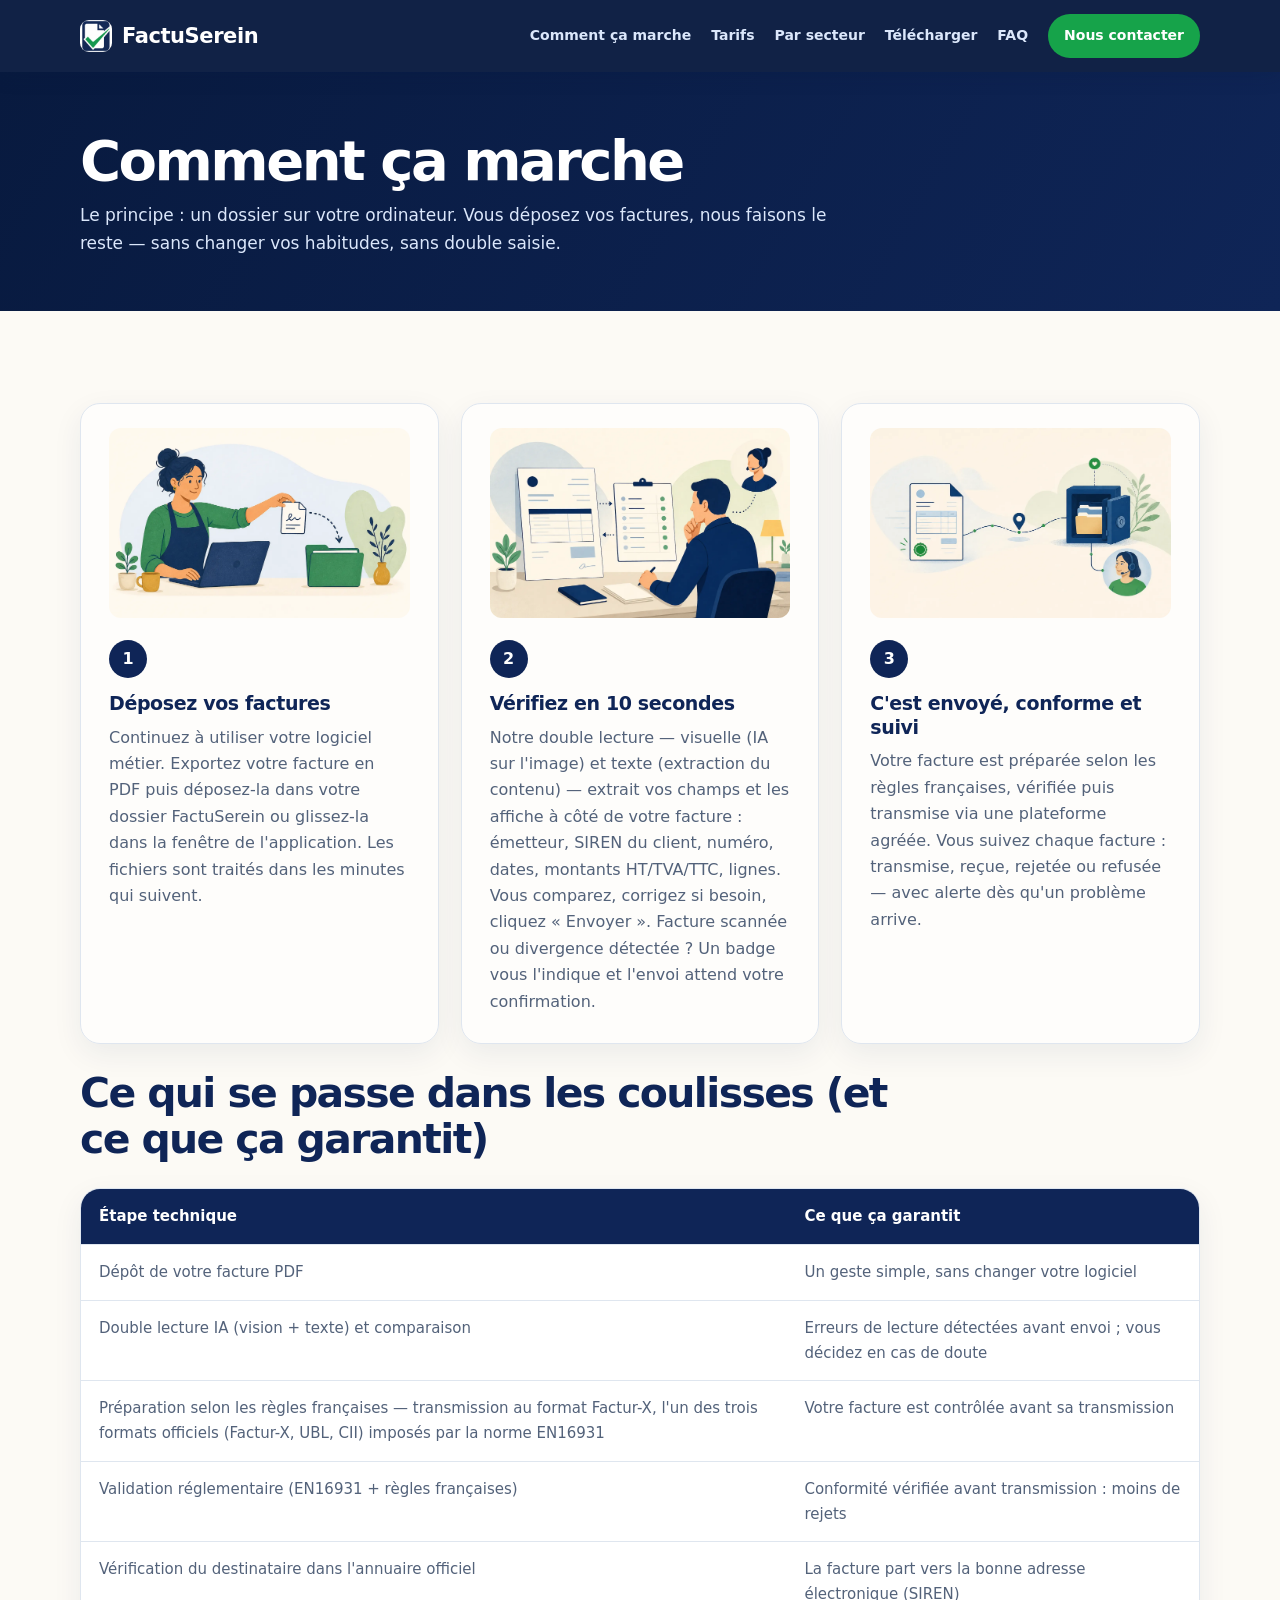
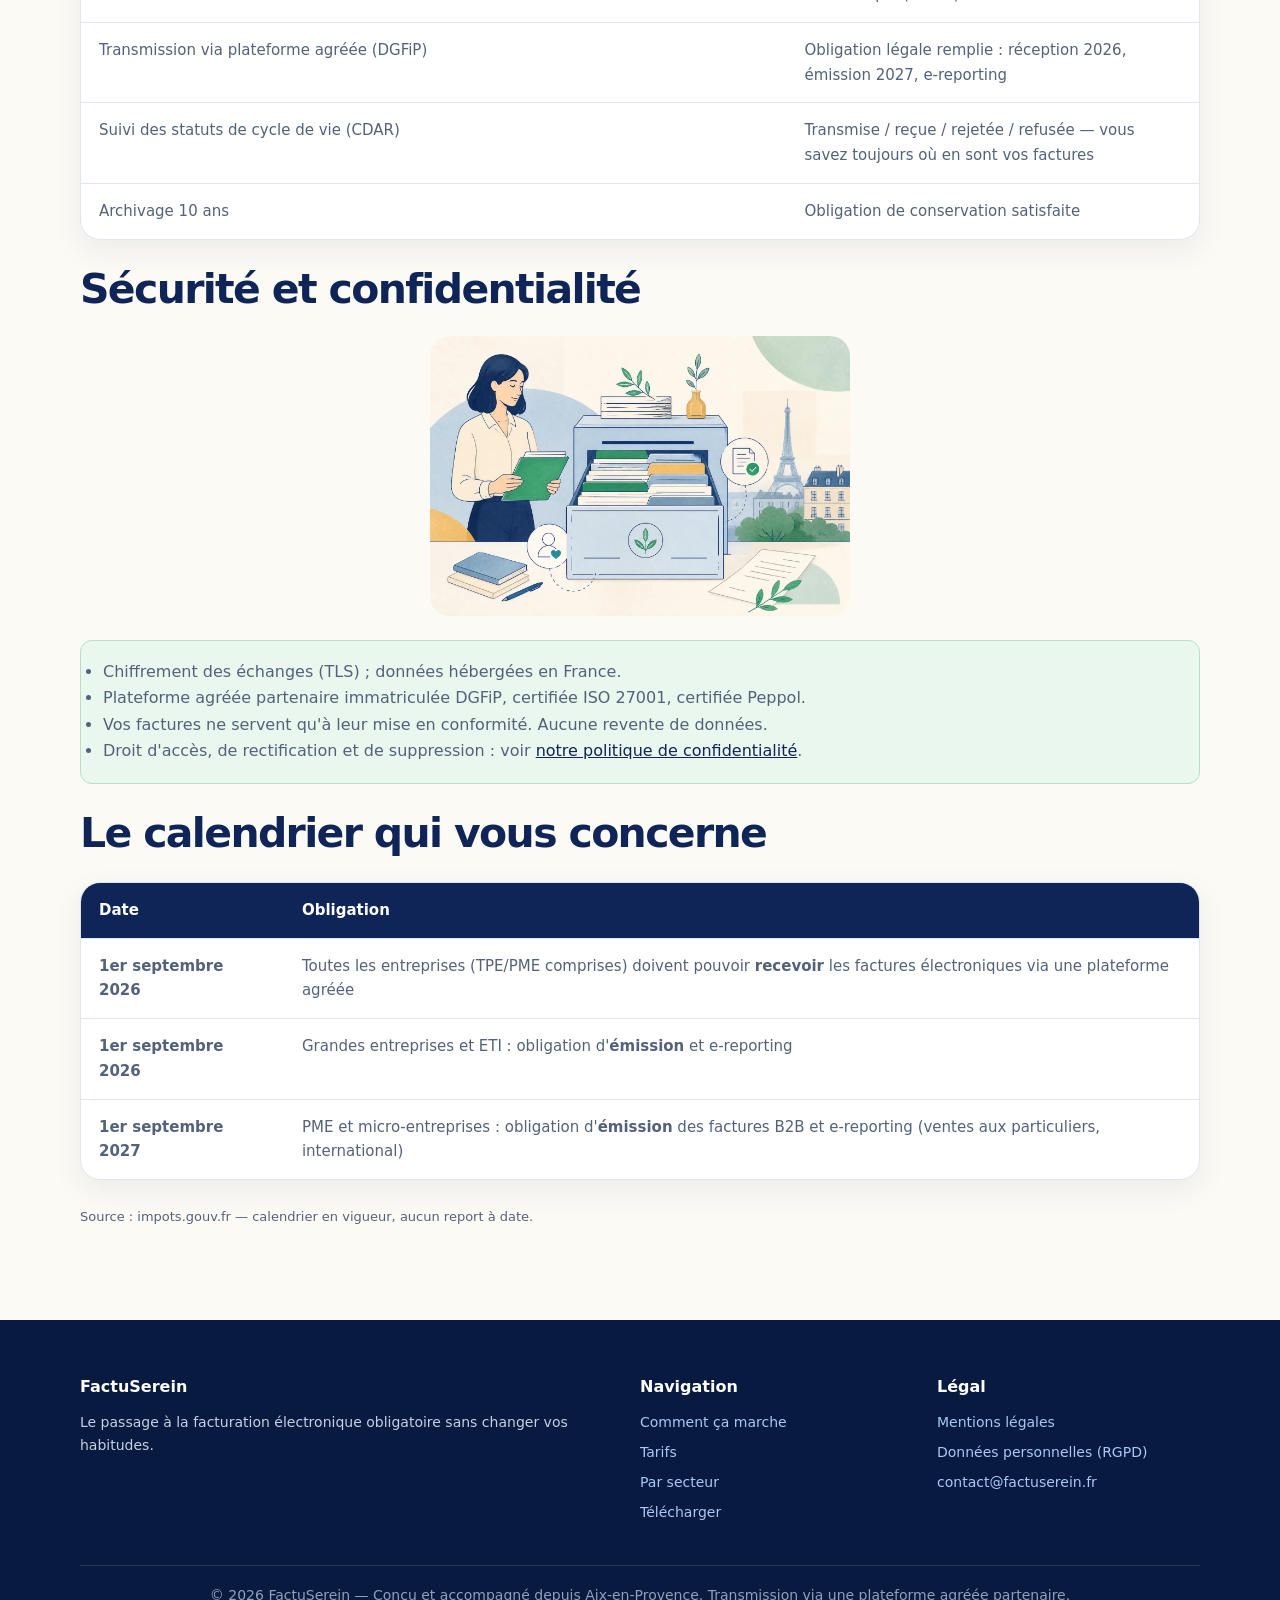
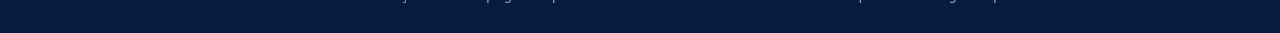
==== comment-ca-marche.html @ 78d8a03c "docs: clarify contact-only website flow" ====
<!DOCTYPE html>
<html lang="fr">
<head>
  <meta charset="UTF-8">
  <meta name="viewport" content="width=device-width, initial-scale=1.0">
  <title>Facturation électronique : comment ça marche, calendrier 2026-2027 — FactuSerein</title>
  <link rel="icon" type="image/png" sizes="32x32" href="assets/img/favicon-32x32.png">
<link rel="manifest" href="assets/img/site.webmanifest">
  <link rel="apple-touch-icon" href="assets/img/apple-touch-icon.png">
  <meta name="description" content="Comment fonctionne FactuSerein : déposez vos factures PDF, vérifiez les champs en 10 s, suivez la transmission conforme. Calendrier réforme 2026-2027.">
  <meta property="og:type" content="website">
  <meta property="og:title" content="Comment ça marche — FactuSerein">
  <meta property="og:description" content="Comment ça marche — FactuSerein">
  <meta property="og:image" content="https://d2po7vfowy39cq.cloudfront.net/assets/img/android-chrome-192x192.png">
  <meta property="og:locale" content="fr_FR">
  <link rel="stylesheet" href="assets/css/style.css">
</head>
<body>

<header class="site-header">
  <div class="container">
    <a href="index.html" class="brand"><img class="logo" src="assets/img/logo.png" alt="Logo FactuSerein" width="30" height="30" loading="eager"> FactuSerein</a>
    <button class="menu-toggle" aria-label="Ouvrir le menu" aria-expanded="false">☰</button>
    <nav class="main-nav">
      <a href="index.html#comment">Comment ça marche</a>
      <a href="tarifs.html">Tarifs</a>
      <a href="index.html#secteurs">Par secteur</a>
      <a href="outils/validateur.html">Télécharger</a>
      <a href="index.html#faq">FAQ</a>
      <a href="index.html#contact" class="cta">Nous contacter</a>
    </nav>
  </div>
</header>

<section class="page-titre">
  <div class="container">
    <h1>Comment ça marche</h1>
    <p>Le principe : un dossier sur votre ordinateur. Vous déposez vos factures, nous faisons le reste — sans changer vos habitudes, sans double saisie.</p>
  </div>
</section>

<section class="section">
  <div class="container">
    <div class="grille grille-3">
      <div class="carte">
        <img class="illu" src="assets/img/etape1-premium.webp" alt="Déposez vos factures" width="800" height="546" loading="lazy">
        <div class="num">1</div>
        <h3>Déposez vos factures</h3>
        <p>Continuez à utiliser votre logiciel métier. Exportez votre facture en PDF puis déposez-la dans votre dossier FactuSerein ou glissez-la dans la fenêtre de l'application. Les fichiers sont traités dans les minutes qui suivent.</p>
      </div>
      <div class="carte">
        <img class="illu" src="assets/img/etape2-premium.webp" alt="Vérifiez vos champs extraits" width="700" height="524" loading="lazy">
        <div class="num">2</div>
        <h3>Vérifiez en 10 secondes</h3>
        <p>Notre double lecture — visuelle (IA sur l'image) et texte (extraction du contenu) — extrait vos champs et les affiche à côté de votre facture : émetteur, SIREN du client, numéro, dates, montants HT/TVA/TTC, lignes. Vous comparez, corrigez si besoin, cliquez « Envoyer ». Facture scannée ou divergence détectée ? Un badge vous l'indique et l'envoi attend votre confirmation.</p>
      </div>
      <div class="carte">
        <img class="illu" src="assets/img/etape3-premium.webp" alt="Votre facture est envoyée, conforme et suivie" width="700" height="546" loading="lazy">
        <div class="num">3</div>
        <h3>C'est envoyé, conforme et suivi</h3>
        <p>Votre facture est préparée selon les règles françaises, vérifiée puis transmise via une plateforme agréée. Vous suivez chaque facture : transmise, reçue, rejetée ou refusée — avec alerte dès qu'un problème arrive.</p>
      </div>
    </div>

    <h2 class="marge">Ce qui se passe dans les coulisses (et ce que ça garantit)</h2>
    <table class="marge">
      <thead>
        <tr><th>Étape technique</th><th>Ce que ça garantit</th></tr>
      </thead>
      <tbody>
        <tr><td>Dépôt de votre facture PDF</td><td>Un geste simple, sans changer votre logiciel</td></tr>
        <tr><td>Double lecture IA (vision + texte) et comparaison</td><td>Erreurs de lecture détectées avant envoi ; vous décidez en cas de doute</td></tr>
        <tr><td>Préparation selon les règles françaises — transmission au format Factur-X, l'un des trois formats officiels (Factur-X, UBL, CII) imposés par la norme EN16931</td><td>Votre facture est contrôlée avant sa transmission</td></tr>
        <tr><td>Validation réglementaire (EN16931 + règles françaises)</td><td>Conformité vérifiée avant transmission : moins de rejets</td></tr>
        <tr><td>Vérification du destinataire dans l'annuaire officiel</td><td>La facture part vers la bonne adresse électronique (SIREN)</td></tr>
        <tr><td>Transmission via plateforme agréée (DGFiP)</td><td>Obligation légale remplie : réception 2026, émission 2027, e-reporting</td></tr>
        <tr><td>Suivi des statuts de cycle de vie (CDAR)</td><td>Transmise / reçue / rejetée / refusée — vous savez toujours où en sont vos factures</td></tr>
        <tr><td>Archivage 10 ans</td><td>Obligation de conservation satisfaite</td></tr>
      </tbody>
    </table>

    <h2 class="marge">Sécurité et confidentialité</h2>
    <img class="illu-securite" src="assets/img/securite-premium.webp" alt="Sécurité et confidentialité de vos factures" width="800" height="897" loading="lazy">
    <div class="encart vert">
      <ul>
        <li>Chiffrement des échanges (TLS) ; données hébergées en France.</li>
        <li>Plateforme agréée partenaire immatriculée DGFiP, certifiée ISO 27001, certifiée Peppol.</li>
        <li>Vos factures ne servent qu'à leur mise en conformité. Aucune revente de données.</li>
        <li>Droit d'accès, de rectification et de suppression : voir <a href="legal/rgpd.html">notre politique de confidentialité</a>.</li>
      </ul>
    </div>

    <h2 class="marge">Le calendrier qui vous concerne</h2>
    <table class="marge">
      <thead>
        <tr><th>Date</th><th>Obligation</th></tr>
      </thead>
      <tbody>
        <tr><td><strong>1er septembre 2026</strong></td><td>Toutes les entreprises (TPE/PME comprises) doivent pouvoir <strong>recevoir</strong> les factures électroniques via une plateforme agréée</td></tr>
        <tr><td><strong>1er septembre 2026</strong></td><td>Grandes entreprises et ETI : obligation d'<strong>émission</strong> et e-reporting</td></tr>
        <tr><td><strong>1er septembre 2027</strong></td><td>PME et micro-entreprises : obligation d'<strong>émission</strong> des factures B2B et e-reporting (ventes aux particuliers, international)</td></tr>
      </tbody>
    </table>
    <p class="entretien marge">Source : impots.gouv.fr — calendrier en vigueur, aucun report à date.</p>
  </div>
</section>

<footer class="site-footer">
  <div class="container">
    <div>
      <h4>FactuSerein</h4>
      <p>Le passage à la facturation électronique obligatoire sans changer vos habitudes.</p>
    </div>
    <div>
      <h4>Navigation</h4>
      <a href="index.html#comment">Comment ça marche</a>
      <a href="tarifs.html">Tarifs</a>
      <a href="index.html#secteurs">Par secteur</a>
      <a href="outils/validateur.html">Télécharger</a>
    </div>
    <div>
      <h4>Légal</h4>
      <a href="legal/mentions-legales.html">Mentions légales</a>
      <a href="legal/rgpd.html">Données personnelles (RGPD)</a>
      <a href="mailto:contact@factuserein.fr">contact@factuserein.fr</a>
    </div>
    <p class="mentions">© <span class="js-annee">2026</span> FactuSerein — Conçu et accompagné depuis Aix-en-Provence. Transmission via une plateforme agréée partenaire.</p>
  </div>
</footer>

<script src="assets/js/main.js"></script>
</body>
</html>
---- assets/css/style.css ----
/* ============================================================
   FactuSerein — design system
   Direction : sereine, humaine, éditoriale, pensée pour les TPE
   ============================================================ */

:root {
  --navy-950: #081a3f;
  --navy-900: #0f2557;
  --navy-700: #28457d;
  --green-700: #147a3b;
  --green-600: #16a34a;
  --green-100: #e9f7ee;
  --blue-050: #f2f6fd;
  --blue-100: #e8f0fb;
  --cream: #fcfaf5;
  --white: #ffffff;
  --ink: #17233b;
  --muted: #53627a;
  --line: #dfe6ef;
  --amber-100: #fff4d9;
  --amber-700: #8b5b13;
  --red-700: #b42318;
  --radius-sm: 12px;
  --radius-md: 20px;
  --radius-lg: 28px;
  --shadow-soft: 0 10px 30px rgba(15, 37, 87, .07);
  --shadow-lift: 0 18px 45px rgba(15, 37, 87, .12);
  --max-width: 1120px;
}

* { box-sizing: border-box; margin: 0; padding: 0; }
html { scroll-behavior: smooth; }
body {
  background: var(--cream);
  color: var(--ink);
  font-family: Inter, ui-sans-serif, system-ui, -apple-system, "Segoe UI", Roboto, Arial, sans-serif;
  font-size: 16px;
  line-height: 1.65;
  text-rendering: optimizeLegibility;
}
img { max-width: 100%; height: auto; }
a { color: var(--navy-900); }
a:hover { color: var(--green-700); }
:focus-visible { outline: 3px solid #f0b94a; outline-offset: 3px; }

.container { width: min(var(--max-width), calc(100% - 40px)); margin: 0 auto; }

/* Header */
.site-header {
  position: sticky;
  top: 0;
  z-index: 50;
  background: rgba(8, 26, 63, .96);
  color: var(--white);
  box-shadow: 0 4px 18px rgba(8, 26, 63, .18);
  backdrop-filter: blur(12px);
}
.site-header .container { min-height: 72px; display: flex; align-items: center; justify-content: space-between; gap: 20px; }
.brand { display: flex; align-items: center; gap: 10px; color: var(--white); text-decoration: none; font-size: 21px; font-weight: 800; letter-spacing: -.02em; }
.brand .logo { width: 32px; height: 32px; border-radius: 9px; display: block; }
.main-nav { display: flex; align-items: center; justify-content: flex-end; gap: 20px; flex-wrap: wrap; }
.main-nav a { color: #dbe7fb; text-decoration: none; font-size: 14px; font-weight: 600; }
.main-nav a:hover { color: var(--white); }
.main-nav .cta { padding: 10px 16px; background: var(--green-600); border-radius: 999px; color: var(--white); }
.main-nav .cta:hover { background: var(--green-700); }
.menu-toggle { display: none; border: 0; background: transparent; color: var(--white); font-size: 27px; cursor: pointer; }

/* Shared buttons */
.btn { display: inline-flex; align-items: center; justify-content: center; min-height: 48px; padding: 12px 22px; border: 0; border-radius: 999px; cursor: pointer; font: inherit; font-weight: 800; text-align: center; text-decoration: none; transition: transform .18s ease, background .18s ease, box-shadow .18s ease; }
.btn:hover { transform: translateY(-2px); }
.btn-vert { background: var(--green-600); color: var(--white); box-shadow: 0 8px 18px rgba(22, 163, 74, .2); }
.btn-vert:hover { background: var(--green-700); color: var(--white); }
.btn-blanc { background: var(--white); color: var(--navy-900); border: 1px solid var(--line); }
.btn-blanc:hover { background: var(--blue-050); color: var(--navy-900); }
.btn-outline { background: transparent; color: var(--navy-900); border: 2px solid var(--navy-900); }
.btn-outline:hover { background: var(--blue-100); color: var(--navy-900); }

/* Hero */
.hero { overflow: hidden; padding: 78px 0 72px; background: linear-gradient(120deg, var(--green-100) 0%, var(--blue-050) 58%, var(--cream) 100%); }
.hero .container { display: grid; grid-template-columns: minmax(0, 1.03fr) minmax(390px, .97fr); align-items: center; gap: 64px; }
.hero h1 { max-width: 650px; margin: 18px 0; color: var(--navy-950); font-size: clamp(2.35rem, 5vw, 4.25rem); line-height: 1.04; letter-spacing: -.055em; }
.hero p.lead { max-width: 600px; margin-bottom: 28px; color: var(--muted); font-size: 19px; }
.badge-urgence { display: inline-flex; max-width: 100%; padding: 7px 13px; border: 1px solid #b7dfc4; border-radius: 999px; background: rgba(255,255,255,.72); color: var(--green-700); font-size: 13px; font-weight: 800; }
.hero-actions { display: flex; flex-wrap: wrap; gap: 12px; }
.hero-confiance { overflow: hidden; padding: 0 0 26px; border: 1px solid rgba(15, 37, 87, .1); border-radius: var(--radius-lg); background: rgba(255,255,255,.74); box-shadow: var(--shadow-lift); }
.hero-confiance .illu-hero { display: block; width: 100%; max-width: none; margin: 0; border-radius: var(--radius-lg) var(--radius-lg) 0 0; }
.hero-confiance-label, .hero-confiance h2, .hero-confiance > p:not(.hero-confiance-label), .hero-confiance-tags { margin-left: 28px; margin-right: 28px; }
.hero-confiance-label { margin-top: 24px; color: var(--green-700); font-size: 12px; font-weight: 900; letter-spacing: .1em; text-transform: uppercase; }
.hero-confiance h2 { margin-top: 7px; color: var(--navy-900); font-size: 25px; line-height: 1.2; letter-spacing: -.025em; }
.hero-confiance > p:not(.hero-confiance-label) { margin-top: 8px; color: var(--muted); }
.hero-confiance-tags { display: flex; flex-wrap: wrap; gap: 8px; margin-top: 20px; }
.hero-confiance-tags span { padding: 6px 10px; border-radius: 999px; background: var(--blue-100); color: var(--navy-900); font-size: 12px; font-weight: 800; }
.trust-strip { border-bottom: 1px solid var(--line); background: var(--white); }
.trust-strip .container { display: flex; justify-content: center; flex-wrap: wrap; gap: 12px 38px; padding: 18px 0; color: var(--navy-900); font-size: 14px; font-weight: 800; }

/* Sections and content */
.section { padding: 92px 0; }
.section.alt { background: var(--white); border-top: 1px solid var(--line); border-bottom: 1px solid var(--line); }
.section h2 { max-width: 850px; margin-bottom: 14px; color: var(--navy-900); font-size: clamp(1.9rem, 3.2vw, 2.65rem); line-height: 1.13; letter-spacing: -.04em; }
.section .sous-titre { max-width: 740px; margin-bottom: 40px; color: var(--muted); font-size: 17px; }
.grille { display: grid; gap: 22px; }
.grille-3 { grid-template-columns: repeat(3, minmax(0, 1fr)); }
.grille-2 { grid-template-columns: repeat(2, minmax(0, 1fr)); }
.carte { min-width: 0; padding: 28px; border: 1px solid var(--line); border-radius: var(--radius-md); background: var(--white); box-shadow: var(--shadow-soft); }
.section:not(.alt) .carte { background: rgba(255,255,255,.68); }
.carte h3 { margin-bottom: 9px; color: var(--navy-900); font-size: 19px; line-height: 1.25; letter-spacing: -.02em; }
.carte p { color: var(--muted); }
.carte .num { display: flex; align-items: center; justify-content: center; width: 38px; height: 38px; margin: 0 0 14px; border-radius: 50%; background: var(--navy-900); color: var(--white); font-weight: 900; }
.carte ul { margin-top: 14px; list-style: none; }
.carte li { position: relative; padding: 6px 0 6px 26px; color: var(--muted); }
.carte li::before { content: "✓"; position: absolute; left: 0; color: var(--green-700); font-weight: 900; }
.carte li.non::before { content: "×"; color: var(--red-700); }
.ok { color: var(--green-700); font-weight: 800; }
.marge { margin-top: 26px; }

/* Illustrations */
.illu { display: block; width: 100%; height: 190px; margin: -4px 0 22px; border-radius: var(--radius-sm); object-fit: cover; }
.illu-hero { display: block; width: 100%; height: auto; }
.illu-carte { display: block; width: calc(100% + 56px); height: 205px; max-width: none; margin: -28px -28px 24px; border-radius: var(--radius-md) var(--radius-md) 0 0; object-fit: cover; }
.illu-securite { display: block; width: min(420px, 100%); margin: 24px auto 0; border-radius: var(--radius-md); }

/* Pricing, tables, FAQ */
.prix { margin: 9px 0 5px; color: var(--navy-900) !important; font-size: 44px; font-weight: 900; letter-spacing: -.05em; }
.prix span { color: var(--muted); font-size: 16px; font-weight: 500; letter-spacing: 0; }
.entretien { color: var(--muted); font-size: 13px; }
.carte.mise-en-avant { border: 2px solid var(--green-600); box-shadow: 0 16px 38px rgba(22, 163, 74, .13); }
.etiquette { display: inline-block; margin: -2px 0 12px; padding: 5px 11px; border-radius: 999px; background: var(--green-600); color: var(--white); font-size: 12px; font-weight: 900; }
table { width: 100%; overflow: hidden; border: 1px solid var(--line); border-radius: var(--radius-md); border-collapse: separate; border-spacing: 0; background: var(--white); box-shadow: var(--shadow-soft); }
th, td { padding: 15px 18px; border-bottom: 1px solid var(--line); text-align: left; font-size: 15px; vertical-align: top; }
th { background: var(--navy-900); color: var(--white); font-weight: 800; }
tr:last-child td { border-bottom: 0; }
td { color: var(--muted); }
.faq details { margin-bottom: 12px; padding: 18px 22px; border: 1px solid var(--line); border-radius: var(--radius-sm); background: var(--white); }
.faq summary { color: var(--navy-900); cursor: pointer; font-weight: 800; }
.faq details p { margin-top: 12px; color: var(--muted); }
.encart { margin: 24px 0; padding: 18px 22px; border: 1px solid #bfd5f3; border-radius: var(--radius-sm); background: var(--blue-100); color: var(--muted); }
.encart.vert { border-color: #b7dfc4; background: var(--green-100); }
.encart.rouge { border-color: #f1c4c1; background: #fff0ef; }

/* Internal page title and CTA */
.page-titre { padding: 60px 0 54px; background: linear-gradient(120deg, var(--navy-950), var(--navy-900)); color: var(--white); }
.page-titre h1 { margin-bottom: 10px; color: var(--white); font-size: clamp(2.2rem, 5vw, 3.5rem); line-height: 1.05; letter-spacing: -.045em; }
.page-titre p { max-width: 760px; color: #dbe7fb; font-size: 17px; }
.cta-final { padding: 70px 24px; border-radius: var(--radius-lg); background: linear-gradient(130deg, var(--navy-900), #1d4e89); color: var(--white); text-align: center; box-shadow: var(--shadow-lift); }
.cta-final h2 { margin-bottom: 12px; color: var(--white); font-size: clamp(2rem, 4vw, 2.8rem); }
.cta-final p { max-width: 620px; margin: 0 auto 26px; color: #dbe7fb; }

/* Forms */
form label { display: block; margin: 15px 0 5px; color: inherit; font-weight: 800; }
form input, form select, form textarea { width: 100%; padding: 13px 14px; border: 1px solid rgba(15,37,87,.18); border-radius: var(--radius-sm); background: var(--white); color: var(--ink); font: inherit; }
form input:focus, form select:focus, form textarea:focus { outline: 3px solid rgba(240,185,74,.6); border-color: var(--navy-700); }

/* Footer */
.site-footer { padding: 54px 0 26px; background: var(--navy-950); color: #c5d0e2; font-size: 14px; }
.site-footer .container { display: grid; grid-template-columns: 2fr 1fr 1fr; gap: 34px; }
.site-footer h4 { margin-bottom: 11px; color: var(--white); font-size: 16px; }
.site-footer a { display: block; margin-bottom: 7px; color: #a9c8f4; text-decoration: none; }
.site-footer a:hover { color: var(--white); text-decoration: underline; }
.site-footer .mentions { grid-column: 1 / -1; padding-top: 18px; border-top: 1px solid rgba(255,255,255,.13); color: #8ea0ba; text-align: center; }

@media (max-width: 900px) {
  .hero { padding: 56px 0; }
  .hero .container { grid-template-columns: 1fr; gap: 36px; }
  .hero h1 { font-size: clamp(2.35rem, 10vw, 3.5rem); }
  .hero-confiance { max-width: 680px; }
  .grille-3, .grille-2 { grid-template-columns: 1fr; }
  .section { padding: 68px 0; }
  .site-footer .container { grid-template-columns: 1fr 1fr; }
  .main-nav { display: none; position: absolute; top: 72px; right: 20px; left: 20px; align-items: stretch; flex-direction: column; gap: 0; padding: 10px; border: 1px solid rgba(255,255,255,.12); border-radius: var(--radius-sm); background: var(--navy-950); box-shadow: var(--shadow-lift); }
  .main-nav.ouvert { display: flex; }
  .main-nav a { padding: 10px 12px; }
  .menu-toggle { display: block; }
}
@media (max-width: 600px) {
  .container { width: min(var(--max-width), calc(100% - 28px)); }
  .site-header .container { min-height: 64px; }
  .main-nav { top: 64px; right: 14px; left: 14px; }
  .trust-strip .container { justify-content: flex-start; gap: 8px 20px; }
  .trust-strip .container span { font-size: 13px; }
  .carte { padding: 22px; }
  .illu-carte { width: calc(100% + 44px); height: 190px; margin: -22px -22px 22px; }
  .illu { height: 180px; }
  .page-titre { padding: 46px 0 40px; }
  table { display: block; overflow-x: auto; white-space: normal; }
  th, td { min-width: 170px; padding: 12px 14px; }
  .site-footer .container { grid-template-columns: 1fr; }
  .site-footer .logo-officiel, .site-footer .mentions { grid-column: auto; }
}
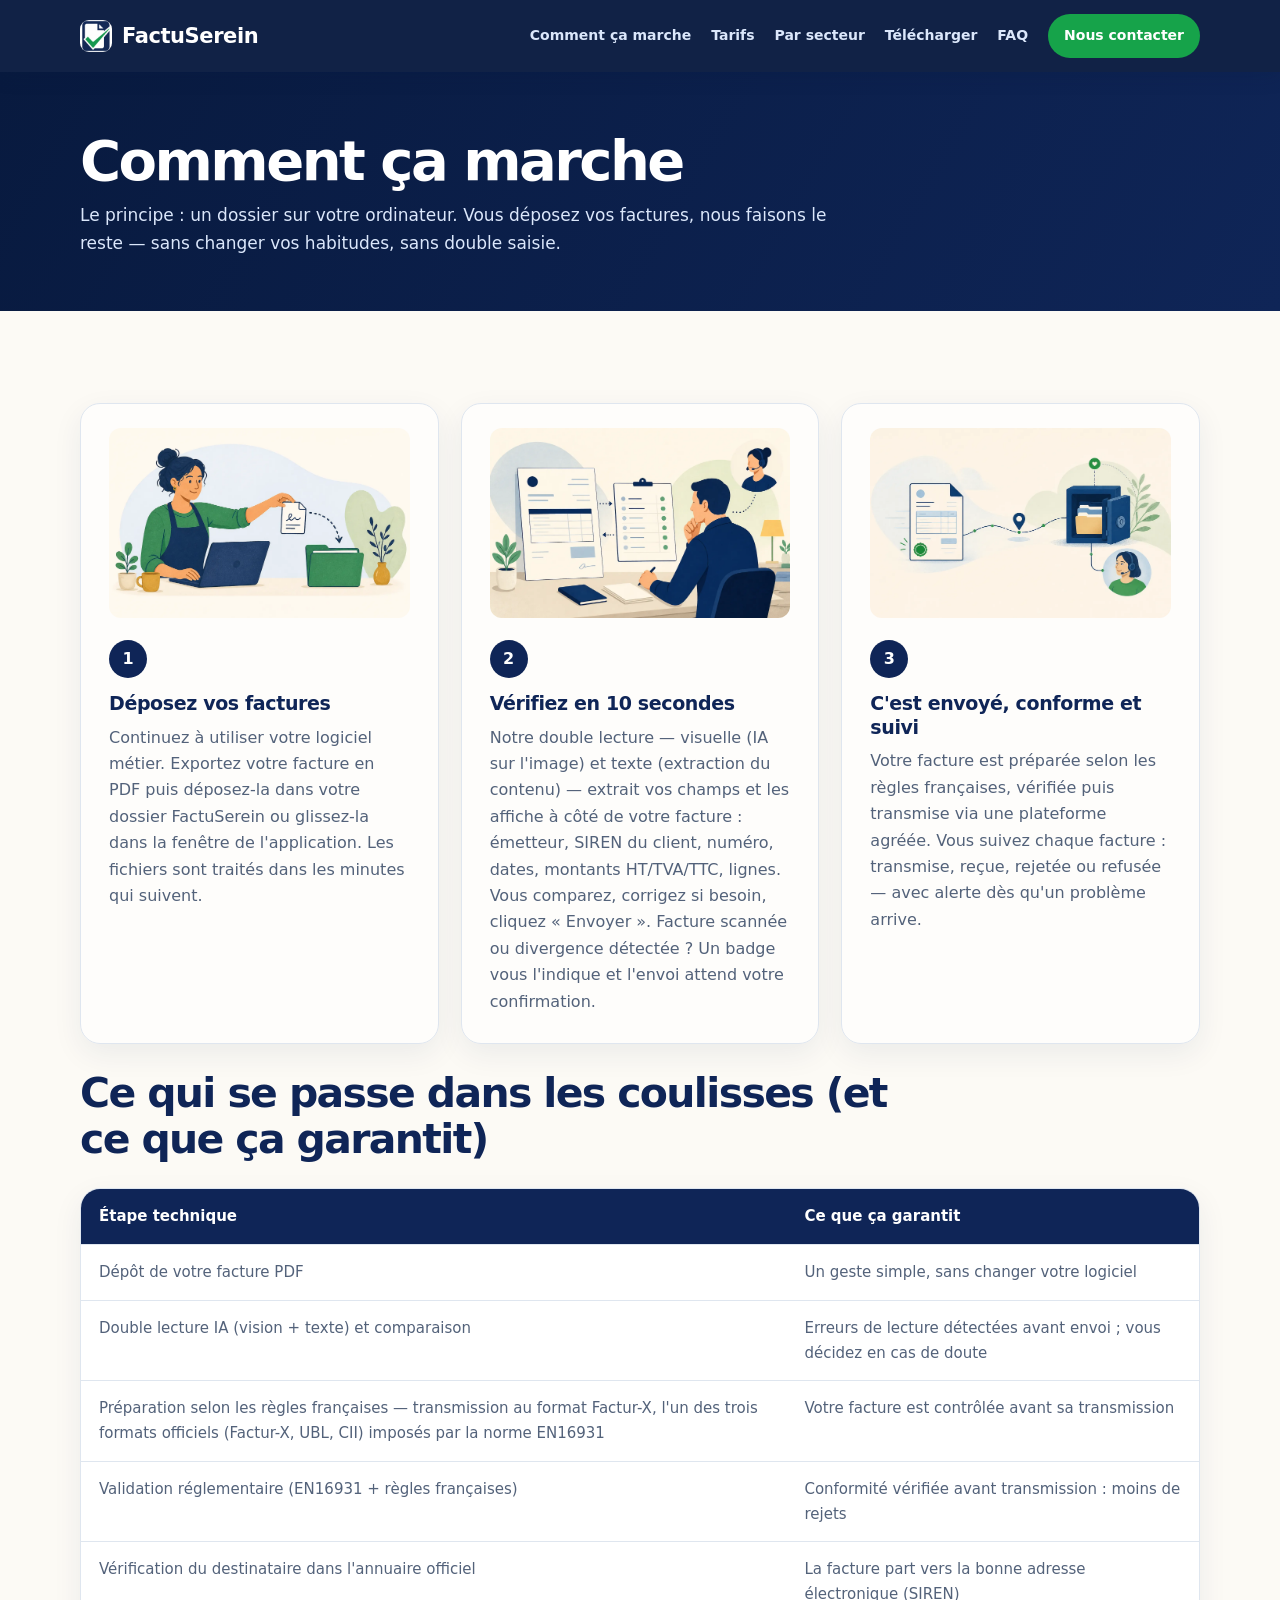
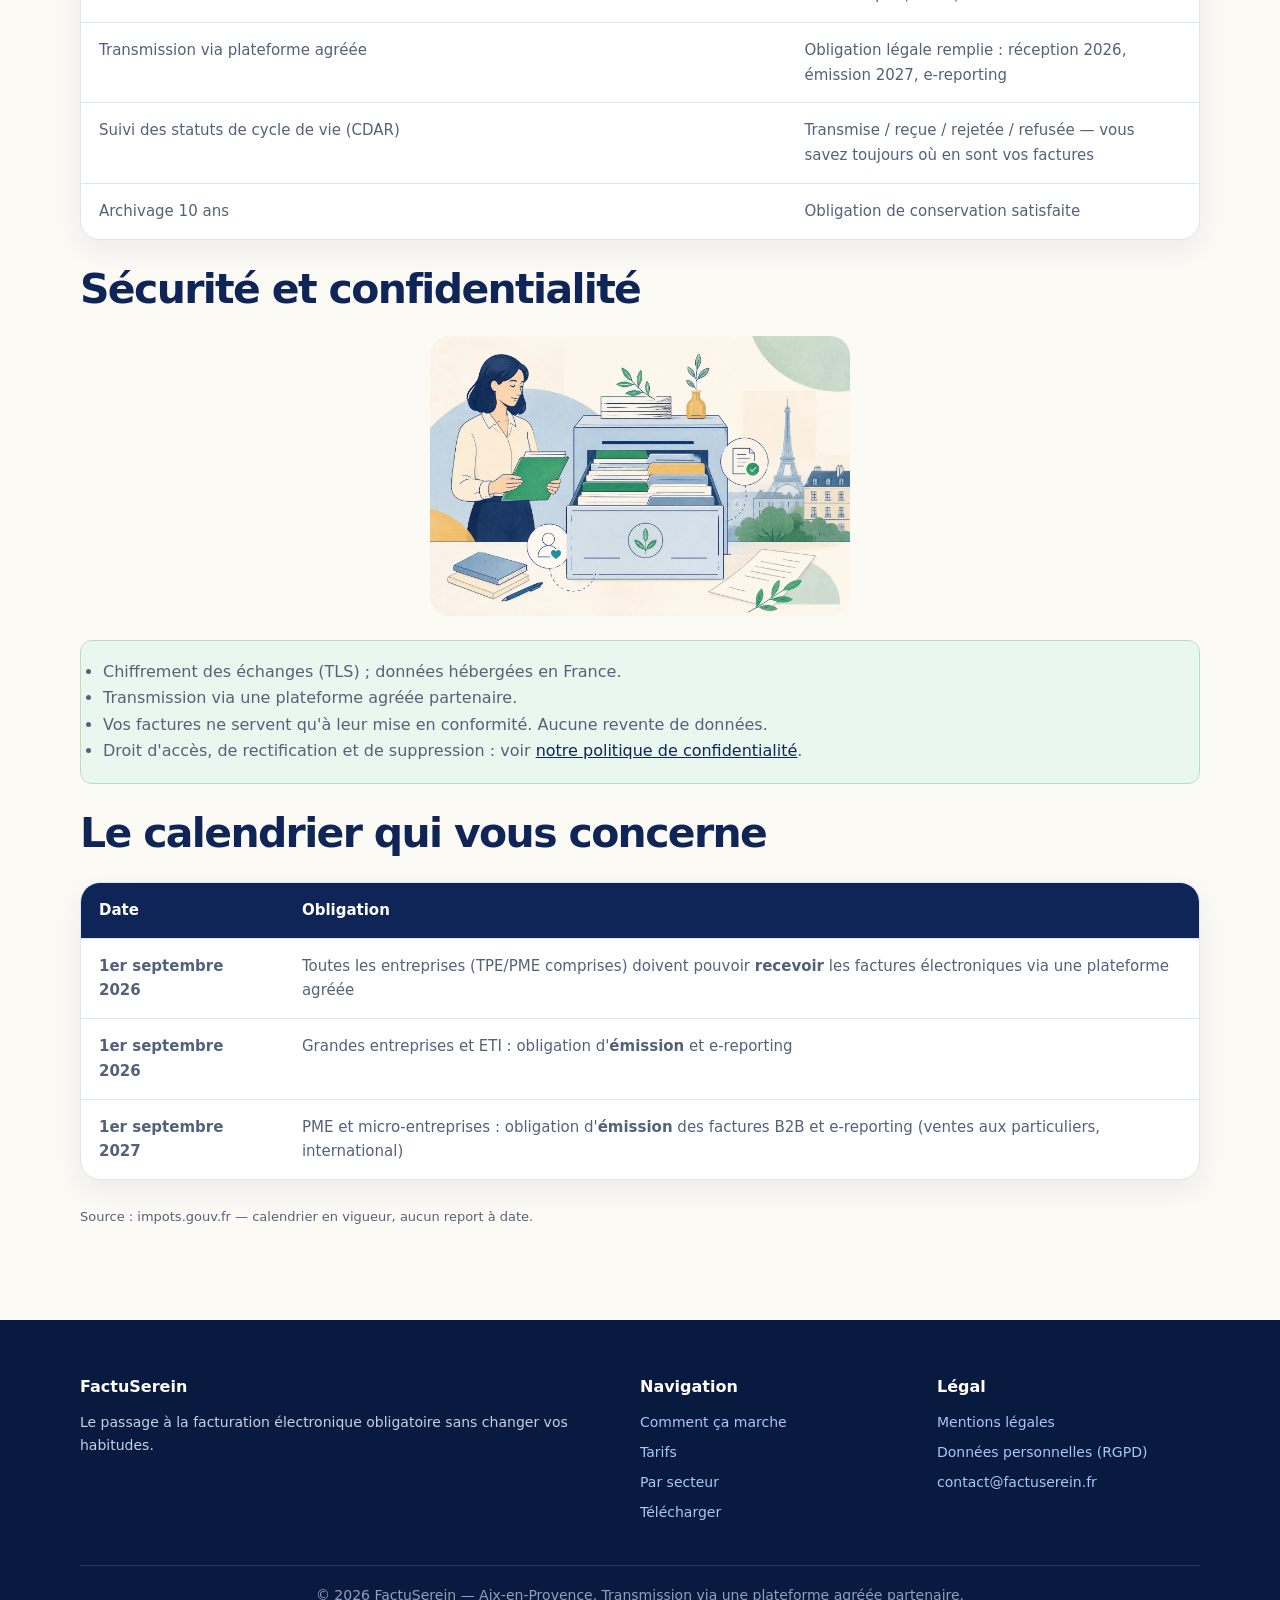
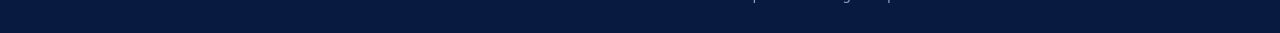
==== commit 61da5bc4: "refine download flow and public content" ====
--- a/comment-ca-marche.html
+++ b/comment-ca-marche.html
@@ -25,7 +25,7 @@
       <a href="index.html#comment">Comment ça marche</a>
       <a href="tarifs.html">Tarifs</a>
       <a href="index.html#secteurs">Par secteur</a>
-      <a href="outils/validateur.html">Télécharger</a>
+      <a href="outils/telecharger.html">Télécharger</a>
       <a href="index.html#faq">FAQ</a>
       <a href="index.html#contact" class="cta">Nous contacter</a>
     </nav>
@@ -73,7 +73,7 @@
         <tr><td>Préparation selon les règles françaises — transmission au format Factur-X, l'un des trois formats officiels (Factur-X, UBL, CII) imposés par la norme EN16931</td><td>Votre facture est contrôlée avant sa transmission</td></tr>
         <tr><td>Validation réglementaire (EN16931 + règles françaises)</td><td>Conformité vérifiée avant transmission : moins de rejets</td></tr>
         <tr><td>Vérification du destinataire dans l'annuaire officiel</td><td>La facture part vers la bonne adresse électronique (SIREN)</td></tr>
-        <tr><td>Transmission via plateforme agréée (DGFiP)</td><td>Obligation légale remplie : réception 2026, émission 2027, e-reporting</td></tr>
+        <tr><td>Transmission via plateforme agréée</td><td>Obligation légale remplie : réception 2026, émission 2027, e-reporting</td></tr>
         <tr><td>Suivi des statuts de cycle de vie (CDAR)</td><td>Transmise / reçue / rejetée / refusée — vous savez toujours où en sont vos factures</td></tr>
         <tr><td>Archivage 10 ans</td><td>Obligation de conservation satisfaite</td></tr>
       </tbody>
@@ -84,7 +84,7 @@
     <div class="encart vert">
       <ul>
         <li>Chiffrement des échanges (TLS) ; données hébergées en France.</li>
-        <li>Plateforme agréée partenaire immatriculée DGFiP, certifiée ISO 27001, certifiée Peppol.</li>
+        <li>Transmission via une plateforme agréée partenaire.</li>
         <li>Vos factures ne servent qu'à leur mise en conformité. Aucune revente de données.</li>
         <li>Droit d'accès, de rectification et de suppression : voir <a href="legal/rgpd.html">notre politique de confidentialité</a>.</li>
       </ul>
@@ -116,7 +116,7 @@
       <a href="index.html#comment">Comment ça marche</a>
       <a href="tarifs.html">Tarifs</a>
       <a href="index.html#secteurs">Par secteur</a>
-      <a href="outils/validateur.html">Télécharger</a>
+      <a href="outils/telecharger.html">Télécharger</a>
     </div>
     <div>
       <h4>Légal</h4>
@@ -124,7 +124,7 @@
       <a href="legal/rgpd.html">Données personnelles (RGPD)</a>
       <a href="mailto:contact@factuserein.fr">contact@factuserein.fr</a>
     </div>
-    <p class="mentions">© <span class="js-annee">2026</span> FactuSerein — Conçu et accompagné depuis Aix-en-Provence. Transmission via une plateforme agréée partenaire.</p>
+    <p class="mentions">© <span class="js-annee">2026</span> FactuSerein — Aix-en-Provence. Transmission via une plateforme agréée partenaire.</p>
   </div>
 </footer>
 
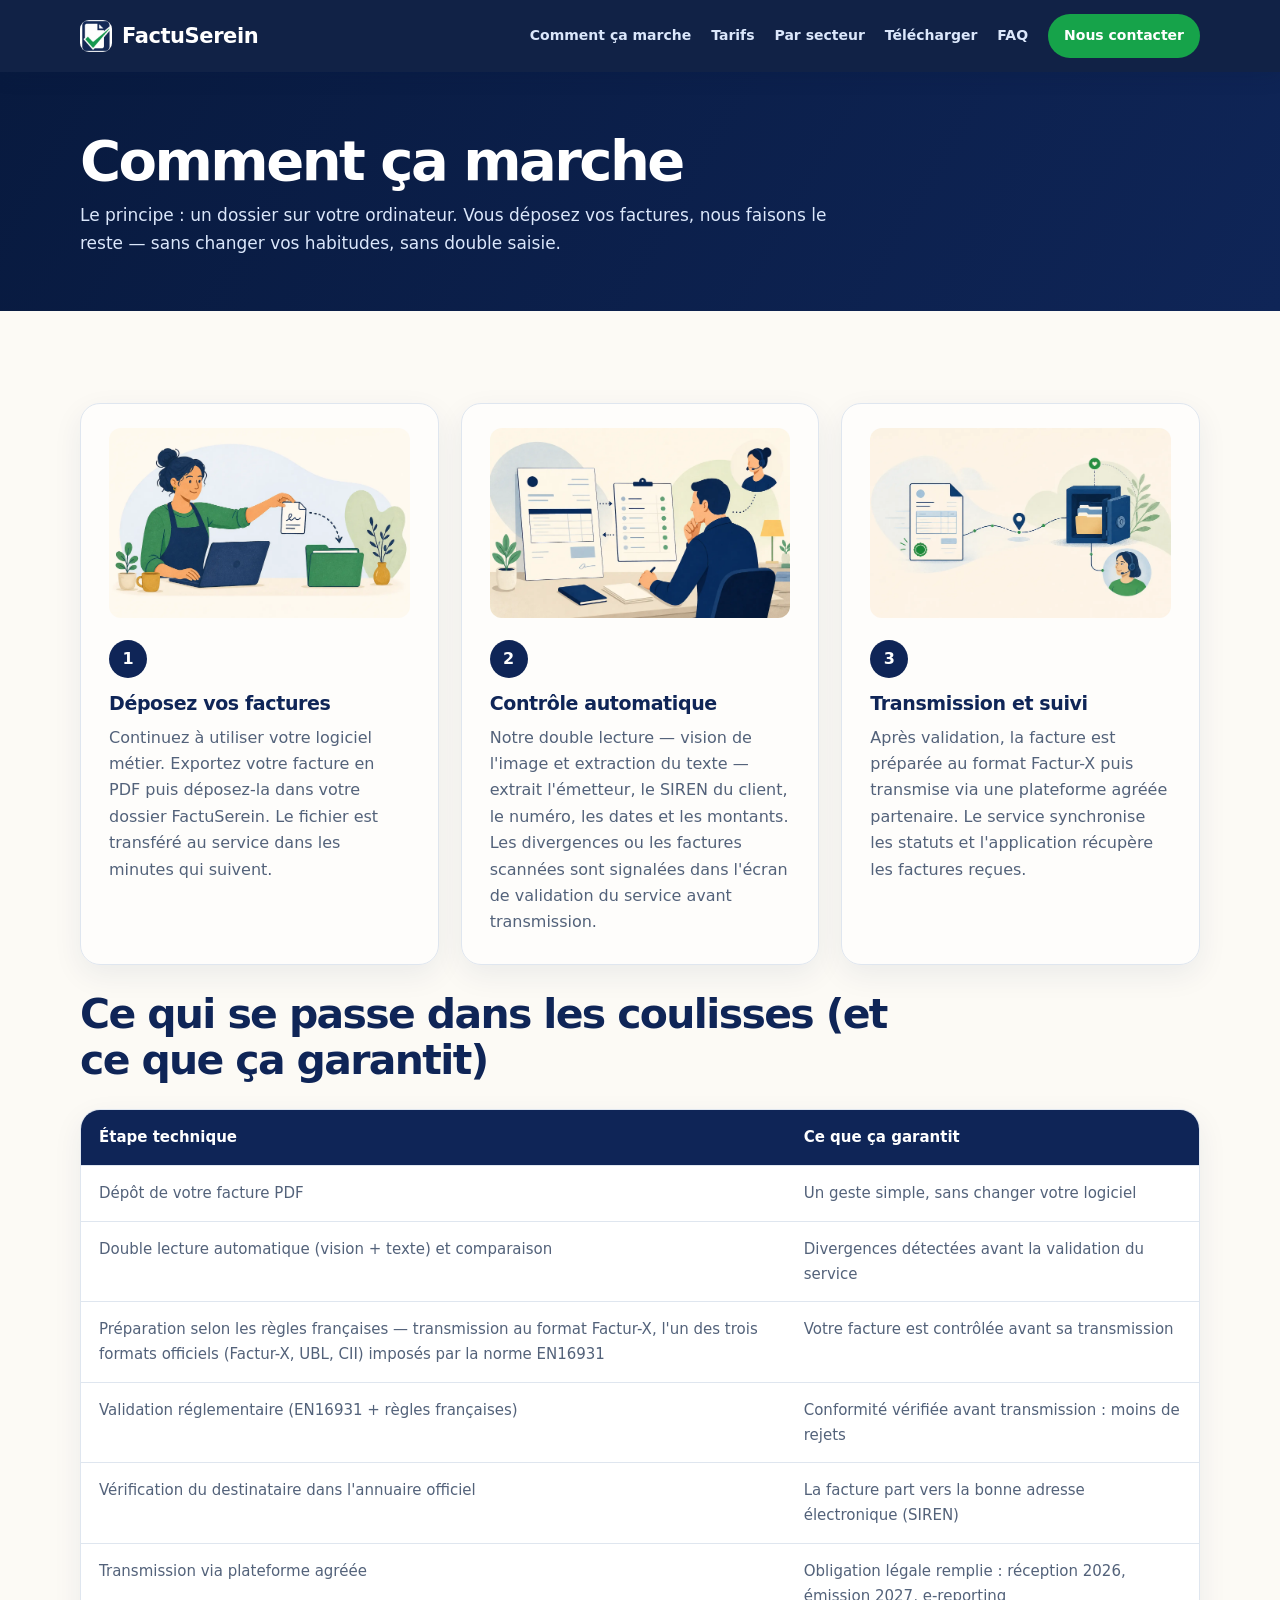
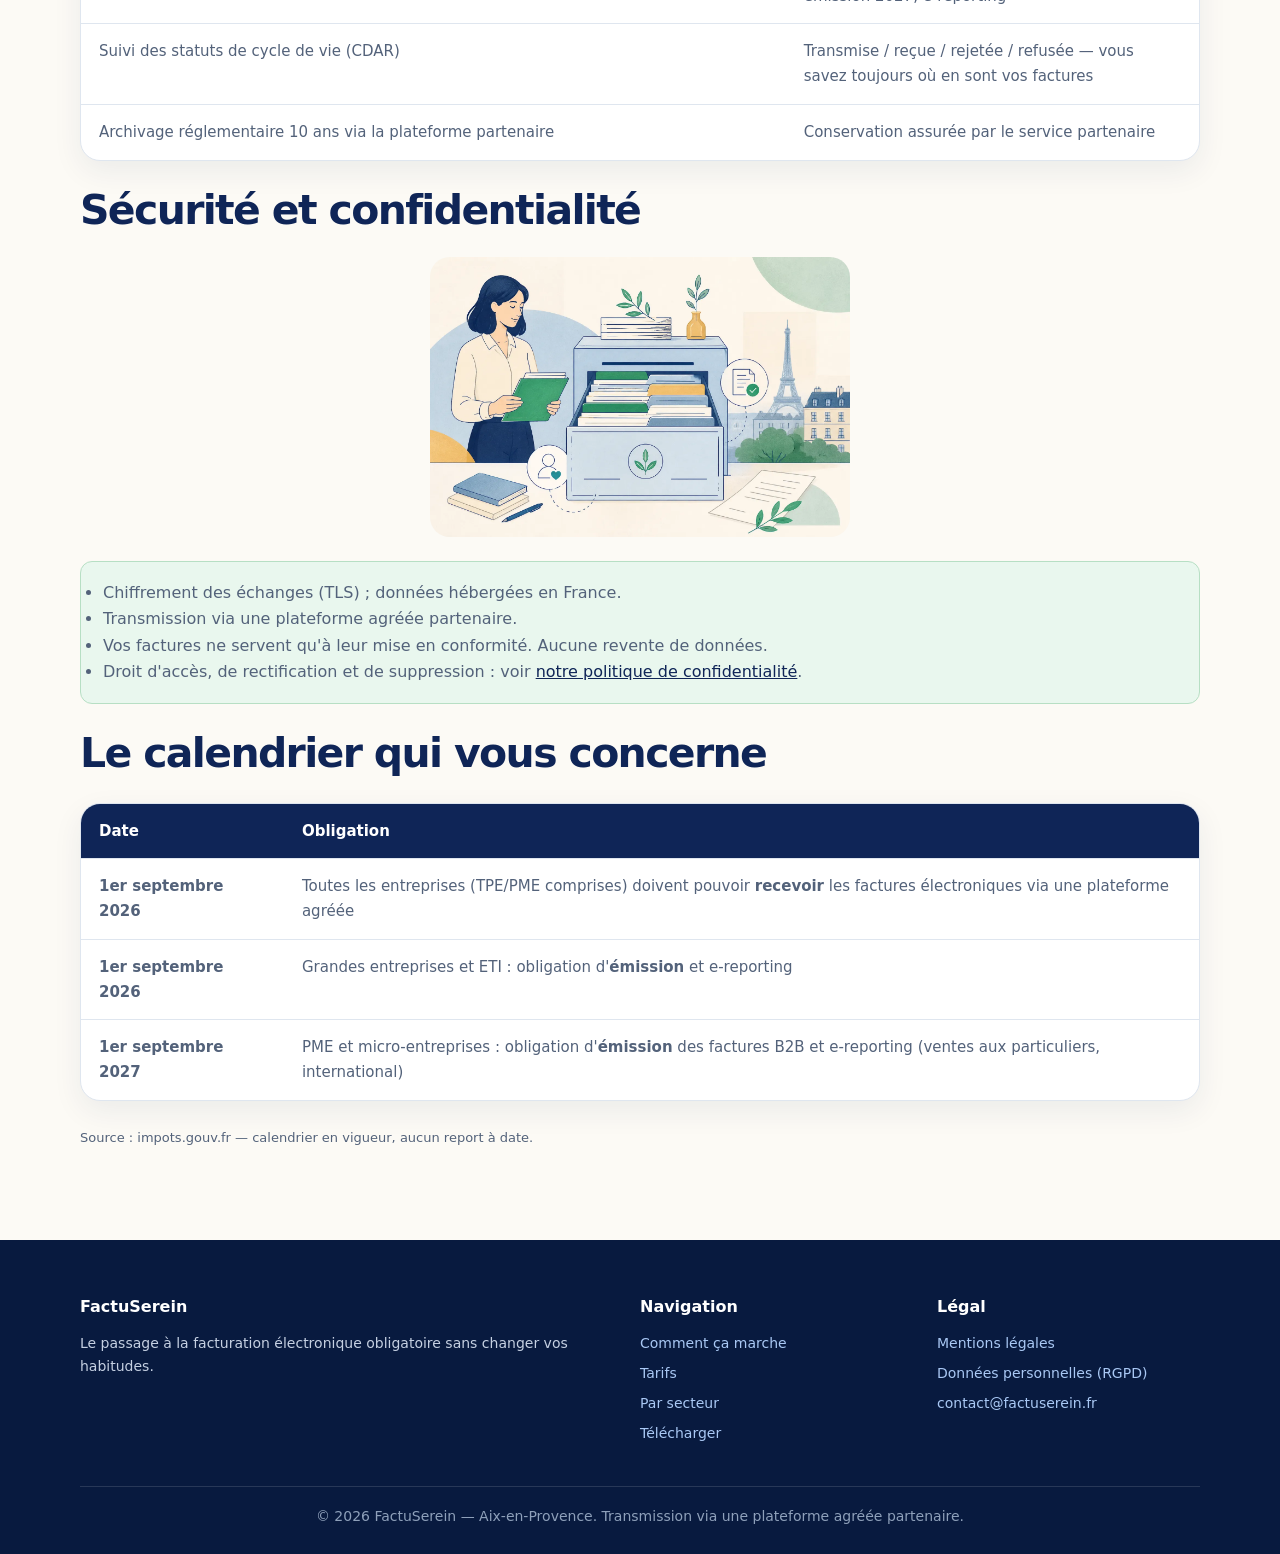
==== commit 9a44dd27: "content: add app preview and align feature claims" ====
--- a/comment-ca-marche.html
+++ b/comment-ca-marche.html
@@ -7,12 +7,15 @@
   <link rel="icon" type="image/png" sizes="32x32" href="assets/img/favicon-32x32.png">
 <link rel="manifest" href="assets/img/site.webmanifest">
   <link rel="apple-touch-icon" href="assets/img/apple-touch-icon.png">
-  <meta name="description" content="Comment fonctionne FactuSerein : déposez vos factures PDF, vérifiez les champs en 10 s, suivez la transmission conforme. Calendrier réforme 2026-2027.">
+  <meta name="description" content="Comment fonctionne FactuSerein : déposez vos factures PDF, le service contrôle les champs et prépare la transmission conforme. Calendrier réforme 2026-2027.">
   <meta property="og:type" content="website">
   <meta property="og:title" content="Comment ça marche — FactuSerein">
   <meta property="og:description" content="Comment ça marche — FactuSerein">
-  <meta property="og:image" content="https://d2po7vfowy39cq.cloudfront.net/assets/img/android-chrome-192x192.png">
+  <meta property="og:image" content="https://factuserein.fr/assets/img/og-factuserein.png">
   <meta property="og:locale" content="fr_FR">
+  <meta property="og:url" content="https://factuserein.fr/comment-ca-marche.html">
+  <meta name="twitter:card" content="summary_large_image">
+  <link rel="canonical" href="https://factuserein.fr/comment-ca-marche.html">
   <link rel="stylesheet" href="assets/css/style.css">
 </head>
 <body>
@@ -46,19 +49,19 @@
         <img class="illu" src="assets/img/etape1-premium.webp" alt="Déposez vos factures" width="800" height="546" loading="lazy">
         <div class="num">1</div>
         <h3>Déposez vos factures</h3>
-        <p>Continuez à utiliser votre logiciel métier. Exportez votre facture en PDF puis déposez-la dans votre dossier FactuSerein ou glissez-la dans la fenêtre de l'application. Les fichiers sont traités dans les minutes qui suivent.</p>
+        <p>Continuez à utiliser votre logiciel métier. Exportez votre facture en PDF puis déposez-la dans votre dossier FactuSerein. Le fichier est transféré au service dans les minutes qui suivent.</p>
       </div>
       <div class="carte">
         <img class="illu" src="assets/img/etape2-premium.webp" alt="Vérifiez vos champs extraits" width="700" height="524" loading="lazy">
         <div class="num">2</div>
-        <h3>Vérifiez en 10 secondes</h3>
-        <p>Notre double lecture — visuelle (IA sur l'image) et texte (extraction du contenu) — extrait vos champs et les affiche à côté de votre facture : émetteur, SIREN du client, numéro, dates, montants HT/TVA/TTC, lignes. Vous comparez, corrigez si besoin, cliquez « Envoyer ». Facture scannée ou divergence détectée ? Un badge vous l'indique et l'envoi attend votre confirmation.</p>
+        <h3>Contrôle automatique</h3>
+        <p>Notre double lecture — vision de l'image et extraction du texte — extrait l'émetteur, le SIREN du client, le numéro, les dates et les montants. Les divergences ou les factures scannées sont signalées dans l'écran de validation du service avant transmission.</p>
       </div>
       <div class="carte">
         <img class="illu" src="assets/img/etape3-premium.webp" alt="Votre facture est envoyée, conforme et suivie" width="700" height="546" loading="lazy">
         <div class="num">3</div>
-        <h3>C'est envoyé, conforme et suivi</h3>
-        <p>Votre facture est préparée selon les règles françaises, vérifiée puis transmise via une plateforme agréée. Vous suivez chaque facture : transmise, reçue, rejetée ou refusée — avec alerte dès qu'un problème arrive.</p>
+        <h3>Transmission et suivi</h3>
+        <p>Après validation, la facture est préparée au format Factur-X puis transmise via une plateforme agréée partenaire. Le service synchronise les statuts et l'application récupère les factures reçues.</p>
       </div>
     </div>
 
@@ -69,13 +72,13 @@
       </thead>
       <tbody>
         <tr><td>Dépôt de votre facture PDF</td><td>Un geste simple, sans changer votre logiciel</td></tr>
-        <tr><td>Double lecture IA (vision + texte) et comparaison</td><td>Erreurs de lecture détectées avant envoi ; vous décidez en cas de doute</td></tr>
+        <tr><td>Double lecture automatique (vision + texte) et comparaison</td><td>Divergences détectées avant la validation du service</td></tr>
         <tr><td>Préparation selon les règles françaises — transmission au format Factur-X, l'un des trois formats officiels (Factur-X, UBL, CII) imposés par la norme EN16931</td><td>Votre facture est contrôlée avant sa transmission</td></tr>
         <tr><td>Validation réglementaire (EN16931 + règles françaises)</td><td>Conformité vérifiée avant transmission : moins de rejets</td></tr>
         <tr><td>Vérification du destinataire dans l'annuaire officiel</td><td>La facture part vers la bonne adresse électronique (SIREN)</td></tr>
         <tr><td>Transmission via plateforme agréée</td><td>Obligation légale remplie : réception 2026, émission 2027, e-reporting</td></tr>
         <tr><td>Suivi des statuts de cycle de vie (CDAR)</td><td>Transmise / reçue / rejetée / refusée — vous savez toujours où en sont vos factures</td></tr>
-        <tr><td>Archivage 10 ans</td><td>Obligation de conservation satisfaite</td></tr>
+        <tr><td>Archivage réglementaire 10 ans via la plateforme partenaire</td><td>Conservation assurée par le service partenaire</td></tr>
       </tbody>
     </table>
 
--- a/assets/css/style.css
+++ b/assets/css/style.css
@@ -98,6 +98,9 @@
 .section.alt { background: var(--white); border-top: 1px solid var(--line); border-bottom: 1px solid var(--line); }
 .section h2 { max-width: 850px; margin-bottom: 14px; color: var(--navy-900); font-size: clamp(1.9rem, 3.2vw, 2.65rem); line-height: 1.13; letter-spacing: -.04em; }
 .section .sous-titre { max-width: 740px; margin-bottom: 40px; color: var(--muted); font-size: 17px; }
+.app-preview { max-width: 920px; margin: 0 auto 42px; padding: 10px; border: 1px solid var(--line); border-radius: var(--radius-lg); background: var(--white); box-shadow: var(--shadow-lift); }
+.app-preview img { display: block; width: 100%; height: auto; border-radius: 20px; }
+.app-preview figcaption { padding: 12px 14px 4px; color: var(--muted); font-size: 13px; text-align: center; }
 .grille { display: grid; gap: 22px; }
 .grille-3 { grid-template-columns: repeat(3, minmax(0, 1fr)); }
 .grille-2 { grid-template-columns: repeat(2, minmax(0, 1fr)); }
@@ -144,6 +147,19 @@
 .cta-final { padding: 70px 24px; border-radius: var(--radius-lg); background: linear-gradient(130deg, var(--navy-900), #1d4e89); color: var(--white); text-align: center; box-shadow: var(--shadow-lift); }
 .cta-final h2 { margin-bottom: 12px; color: var(--white); font-size: clamp(2rem, 4vw, 2.8rem); }
 .cta-final p { max-width: 620px; margin: 0 auto 26px; color: #dbe7fb; }
+.contact-card { max-width: 920px; margin: 0 auto; padding: clamp(34px, 6vw, 64px) clamp(22px, 6vw, 76px); border: 1px solid var(--line); background: var(--white); color: var(--ink); box-shadow: var(--shadow-lift); }
+.contact-card h2 { color: var(--navy-900); }
+.contact-card > p { color: var(--muted); }
+.contact-card form { max-width: 560px; margin: 28px auto 0; text-align: left; }
+.contact-card form button { width: 100%; margin-top: 16px; }
+.contact-card #c-statut { margin-top: 10px; color: var(--muted); font-size: 13px; text-align: center; }
+.download-layout { display: grid; grid-template-columns: minmax(0, .92fr) minmax(0, 1.08fr); align-items: center; gap: clamp(24px, 5vw, 56px); max-width: 1100px; margin: 0 auto; }
+.download-visual { width: 100%; max-width: 560px; height: auto; margin: 0 auto; border-radius: var(--radius-md); box-shadow: var(--shadow-soft); }
+.download-card { width: 100%; max-width: none; margin: 0; padding: clamp(32px, 6vw, 58px) clamp(22px, 6vw, 72px); border: 1px solid #cfe4d8; background: linear-gradient(145deg, #f4fbf6 0%, #edf5fc 100%); color: var(--ink); box-shadow: 0 18px 44px rgba(15, 37, 87, .1); }
+.download-card h2 { color: var(--navy-900); }
+.download-card > p { color: var(--muted); }
+.download-card .download-button { min-height: 54px; padding: 14px 30px; font-size: 18px; }
+.download-card .download-hash { max-width: 700px; margin-bottom: 0; color: #66758b; font-size: 13px; overflow-wrap: anywhere; }
 
 /* Forms */
 form label { display: block; margin: 15px 0 5px; color: inherit; font-weight: 800; }
@@ -163,6 +179,8 @@
   .hero .container { grid-template-columns: 1fr; gap: 36px; }
   .hero h1 { font-size: clamp(2.35rem, 10vw, 3.5rem); }
   .hero-confiance { max-width: 680px; }
+  .download-layout { grid-template-columns: 1fr; gap: 28px; }
+  .download-visual { max-width: 560px; }
   .grille-3, .grille-2 { grid-template-columns: 1fr; }
   .section { padding: 68px 0; }
   .site-footer .container { grid-template-columns: 1fr 1fr; }
@@ -180,6 +198,7 @@
   .carte { padding: 22px; }
   .illu-carte { width: calc(100% + 44px); height: 190px; margin: -22px -22px 22px; }
   .illu { height: 180px; }
+  .download-visual { height: auto; }
   .page-titre { padding: 46px 0 40px; }
   table { display: block; overflow-x: auto; white-space: normal; }
   th, td { min-width: 170px; padding: 12px 14px; }
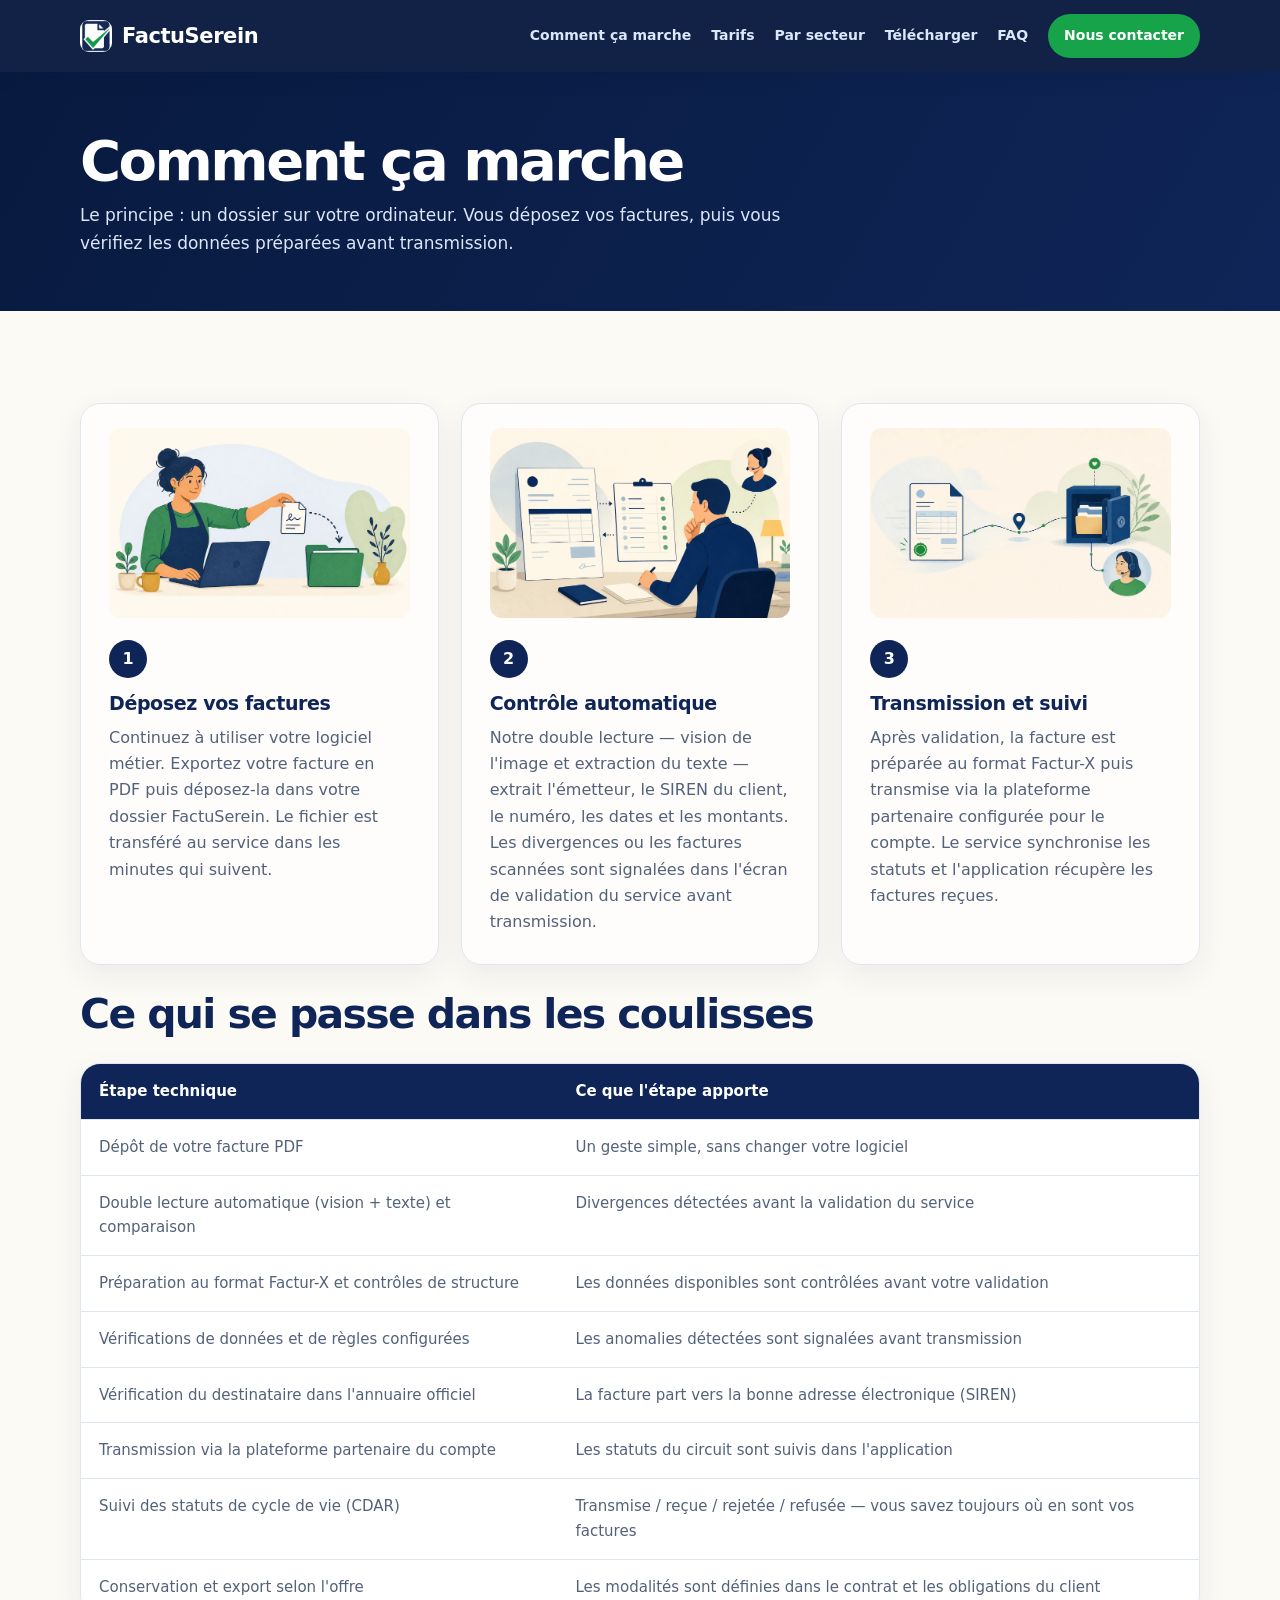
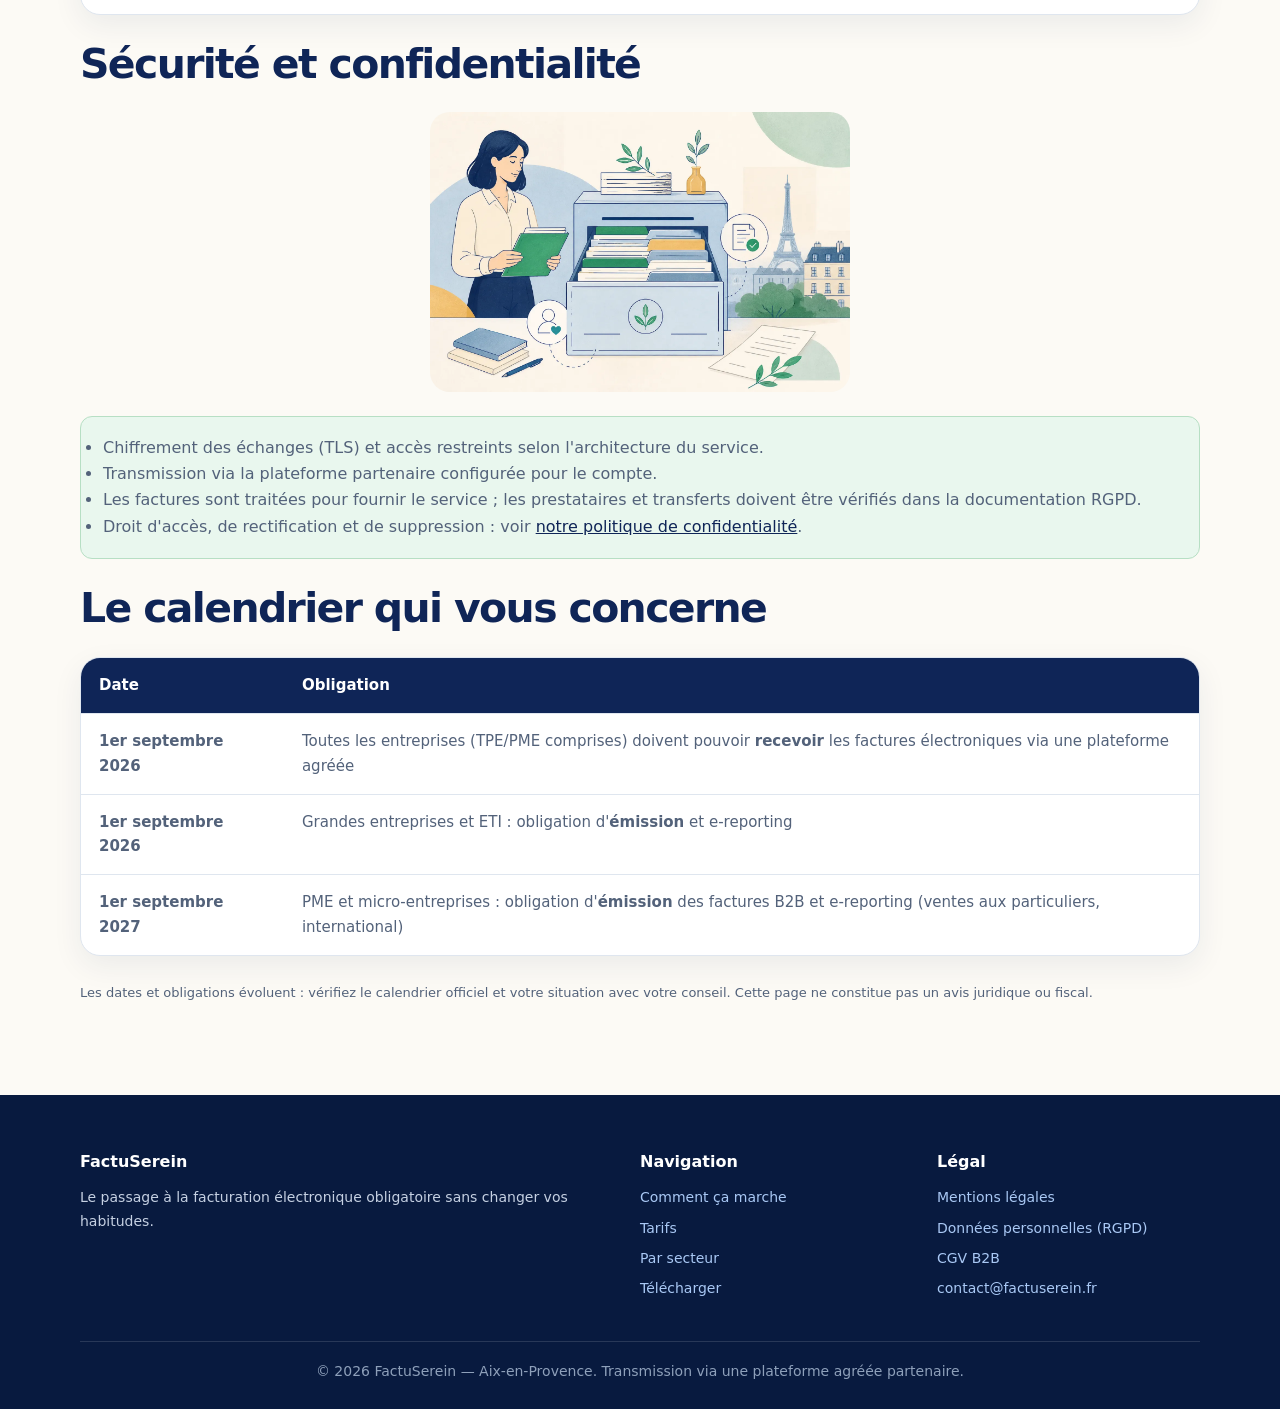
==== commit 435355bf: "feat: align site seo legal and ci" ====
--- a/comment-ca-marche.html
+++ b/comment-ca-marche.html
@@ -3,14 +3,14 @@
 <head>
   <meta charset="UTF-8">
   <meta name="viewport" content="width=device-width, initial-scale=1.0">
-  <title>Facturation électronique : comment ça marche, calendrier 2026-2027 — FactuSerein</title>
+  <title>Comment fonctionne la facturation électronique B2B ? | FactuSerein</title>
   <link rel="icon" type="image/png" sizes="32x32" href="assets/img/favicon-32x32.png">
 <link rel="manifest" href="assets/img/site.webmanifest">
   <link rel="apple-touch-icon" href="assets/img/apple-touch-icon.png">
-  <meta name="description" content="Comment fonctionne FactuSerein : déposez vos factures PDF, le service contrôle les champs et prépare la transmission conforme. Calendrier réforme 2026-2027.">
+  <meta name="description" content="Comprenez le parcours FactuSerein : dépôt d'un PDF, extraction, contrôles, validation et transmission via une plateforme partenaire. B2B uniquement.">
   <meta property="og:type" content="website">
-  <meta property="og:title" content="Comment ça marche — FactuSerein">
-  <meta property="og:description" content="Comment ça marche — FactuSerein">
+  <meta property="og:title" content="Comment fonctionne la facturation électronique B2B ? | FactuSerein">
+  <meta property="og:description" content="Dépôt, extraction, contrôles, validation et suivi des factures B2B dans le parcours FactuSerein.">
   <meta property="og:image" content="https://factuserein.fr/assets/img/og-factuserein.png">
   <meta property="og:locale" content="fr_FR">
   <meta property="og:url" content="https://factuserein.fr/comment-ca-marche.html">
@@ -38,7 +38,7 @@
 <section class="page-titre">
   <div class="container">
     <h1>Comment ça marche</h1>
-    <p>Le principe : un dossier sur votre ordinateur. Vous déposez vos factures, nous faisons le reste — sans changer vos habitudes, sans double saisie.</p>
+    <p>Le principe : un dossier sur votre ordinateur. Vous déposez vos factures, puis vous vérifiez les données préparées avant transmission.</p>
   </div>
 </section>
 
@@ -61,24 +61,24 @@
         <img class="illu" src="assets/img/etape3-premium.webp" alt="Votre facture est envoyée, conforme et suivie" width="700" height="546" loading="lazy">
         <div class="num">3</div>
         <h3>Transmission et suivi</h3>
-        <p>Après validation, la facture est préparée au format Factur-X puis transmise via une plateforme agréée partenaire. Le service synchronise les statuts et l'application récupère les factures reçues.</p>
+        <p>Après validation, la facture est préparée au format Factur-X puis transmise via la plateforme partenaire configurée pour le compte. Le service synchronise les statuts et l'application récupère les factures reçues.</p>
       </div>
     </div>
 
-    <h2 class="marge">Ce qui se passe dans les coulisses (et ce que ça garantit)</h2>
+    <h2 class="marge">Ce qui se passe dans les coulisses</h2>
     <table class="marge">
       <thead>
-        <tr><th>Étape technique</th><th>Ce que ça garantit</th></tr>
+        <tr><th>Étape technique</th><th>Ce que l'étape apporte</th></tr>
       </thead>
       <tbody>
         <tr><td>Dépôt de votre facture PDF</td><td>Un geste simple, sans changer votre logiciel</td></tr>
         <tr><td>Double lecture automatique (vision + texte) et comparaison</td><td>Divergences détectées avant la validation du service</td></tr>
-        <tr><td>Préparation selon les règles françaises — transmission au format Factur-X, l'un des trois formats officiels (Factur-X, UBL, CII) imposés par la norme EN16931</td><td>Votre facture est contrôlée avant sa transmission</td></tr>
-        <tr><td>Validation réglementaire (EN16931 + règles françaises)</td><td>Conformité vérifiée avant transmission : moins de rejets</td></tr>
+        <tr><td>Préparation au format Factur-X et contrôles de structure</td><td>Les données disponibles sont contrôlées avant votre validation</td></tr>
+        <tr><td>Vérifications de données et de règles configurées</td><td>Les anomalies détectées sont signalées avant transmission</td></tr>
         <tr><td>Vérification du destinataire dans l'annuaire officiel</td><td>La facture part vers la bonne adresse électronique (SIREN)</td></tr>
-        <tr><td>Transmission via plateforme agréée</td><td>Obligation légale remplie : réception 2026, émission 2027, e-reporting</td></tr>
+        <tr><td>Transmission via la plateforme partenaire du compte</td><td>Les statuts du circuit sont suivis dans l'application</td></tr>
         <tr><td>Suivi des statuts de cycle de vie (CDAR)</td><td>Transmise / reçue / rejetée / refusée — vous savez toujours où en sont vos factures</td></tr>
-        <tr><td>Archivage réglementaire 10 ans via la plateforme partenaire</td><td>Conservation assurée par le service partenaire</td></tr>
+        <tr><td>Conservation et export selon l'offre</td><td>Les modalités sont définies dans le contrat et les obligations du client</td></tr>
       </tbody>
     </table>
 
@@ -86,9 +86,9 @@
     <img class="illu-securite" src="assets/img/securite-premium.webp" alt="Sécurité et confidentialité de vos factures" width="800" height="897" loading="lazy">
     <div class="encart vert">
       <ul>
-        <li>Chiffrement des échanges (TLS) ; données hébergées en France.</li>
-        <li>Transmission via une plateforme agréée partenaire.</li>
-        <li>Vos factures ne servent qu'à leur mise en conformité. Aucune revente de données.</li>
+        <li>Chiffrement des échanges (TLS) et accès restreints selon l'architecture du service.</li>
+        <li>Transmission via la plateforme partenaire configurée pour le compte.</li>
+        <li>Les factures sont traitées pour fournir le service ; les prestataires et transferts doivent être vérifiés dans la documentation RGPD.</li>
         <li>Droit d'accès, de rectification et de suppression : voir <a href="legal/rgpd.html">notre politique de confidentialité</a>.</li>
       </ul>
     </div>
@@ -104,7 +104,7 @@
         <tr><td><strong>1er septembre 2027</strong></td><td>PME et micro-entreprises : obligation d'<strong>émission</strong> des factures B2B et e-reporting (ventes aux particuliers, international)</td></tr>
       </tbody>
     </table>
-    <p class="entretien marge">Source : impots.gouv.fr — calendrier en vigueur, aucun report à date.</p>
+    <p class="entretien marge">Les dates et obligations évoluent : vérifiez le calendrier officiel et votre situation avec votre conseil. Cette page ne constitue pas un avis juridique ou fiscal.</p>
   </div>
 </section>
 
@@ -125,6 +125,7 @@
       <h4>Légal</h4>
       <a href="legal/mentions-legales.html">Mentions légales</a>
       <a href="legal/rgpd.html">Données personnelles (RGPD)</a>
+      <a href="legal/cgv.html">CGV B2B</a>
       <a href="mailto:contact@factuserein.fr">contact@factuserein.fr</a>
     </div>
     <p class="mentions">© <span class="js-annee">2026</span> FactuSerein — Aix-en-Provence. Transmission via une plateforme agréée partenaire.</p>
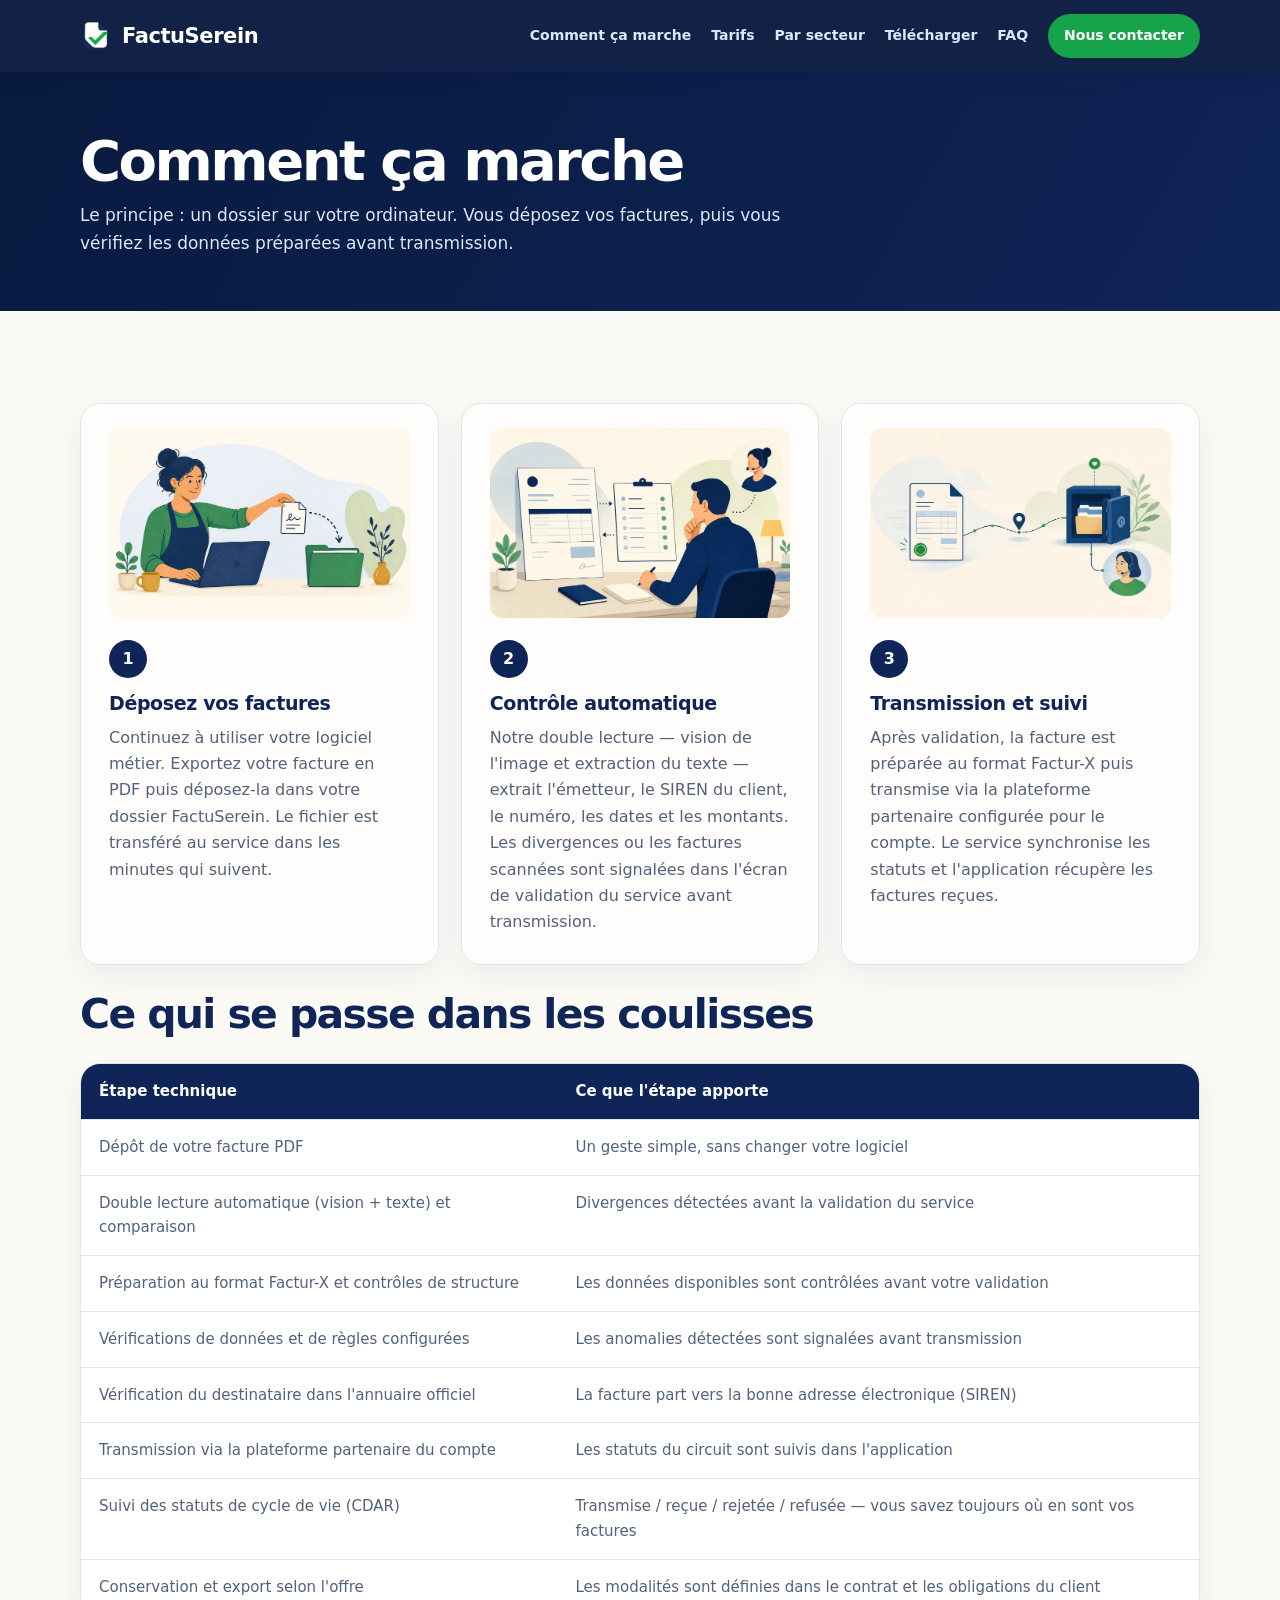
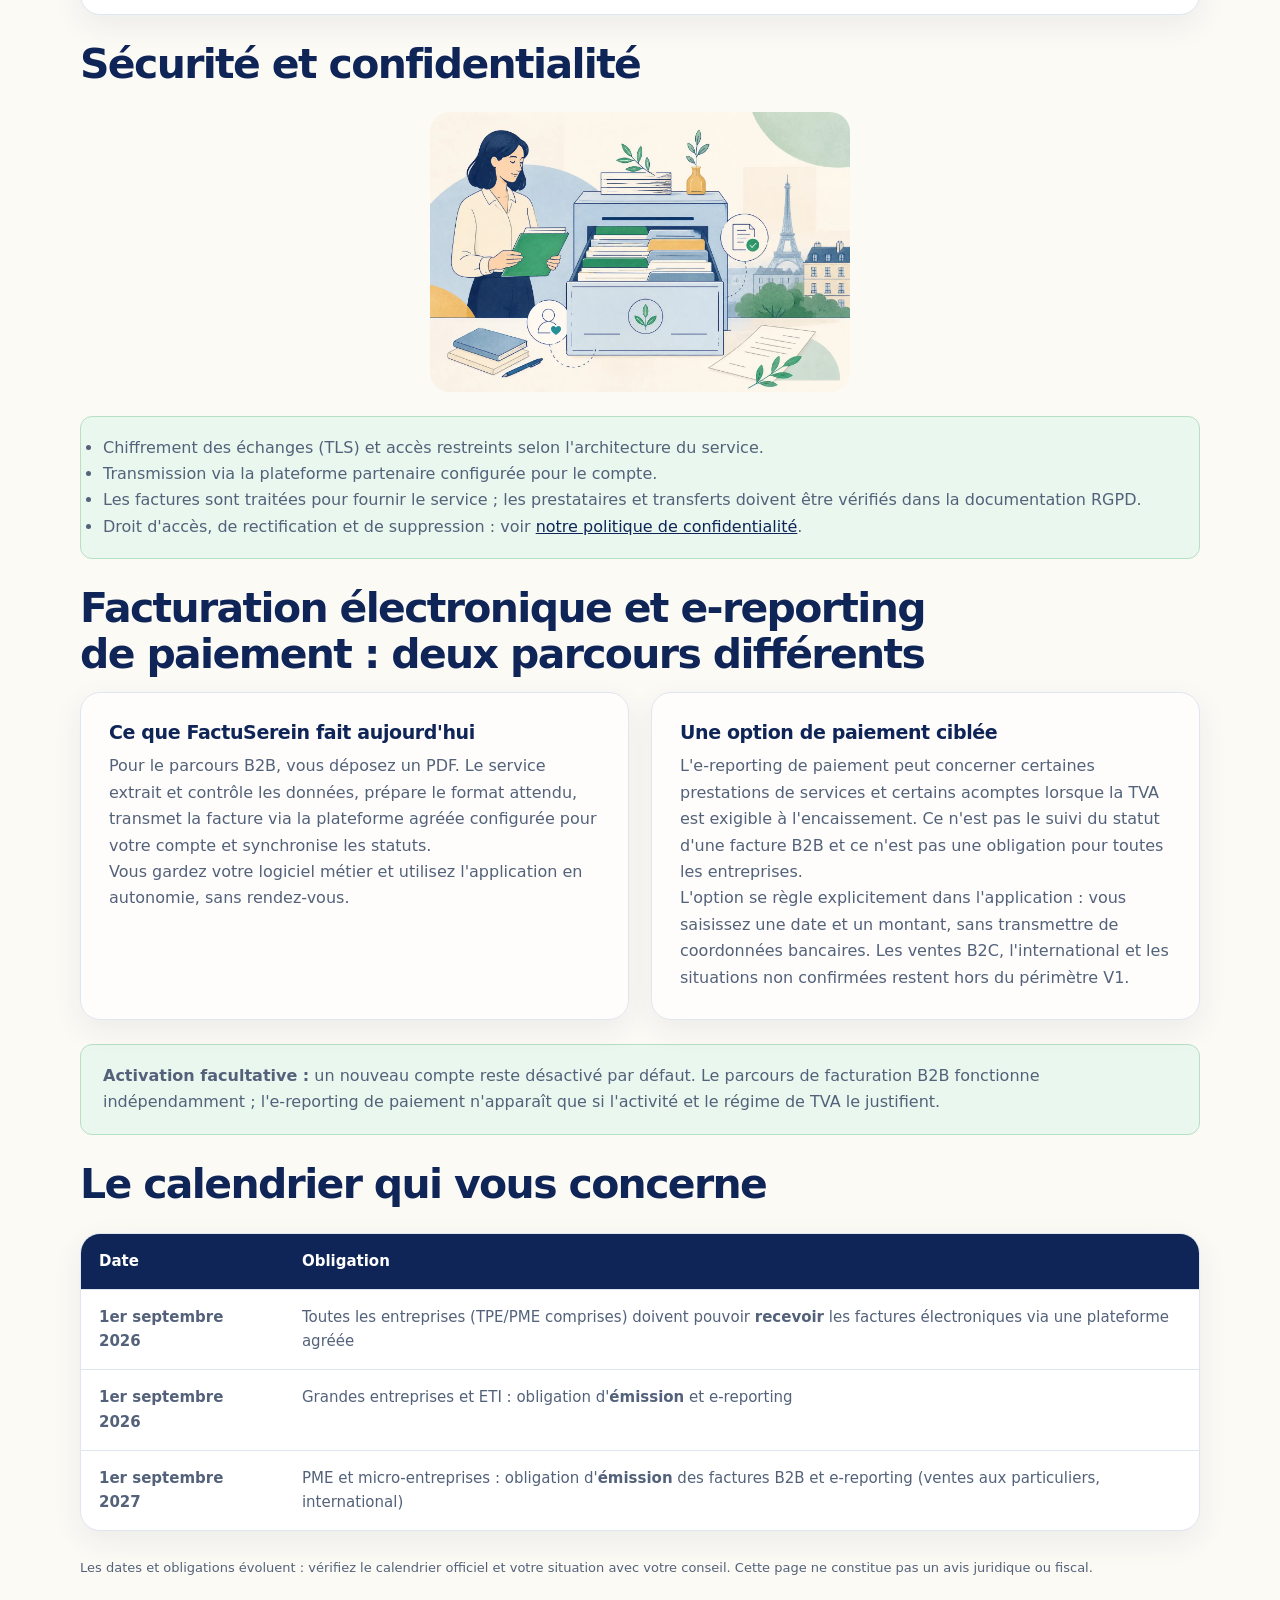
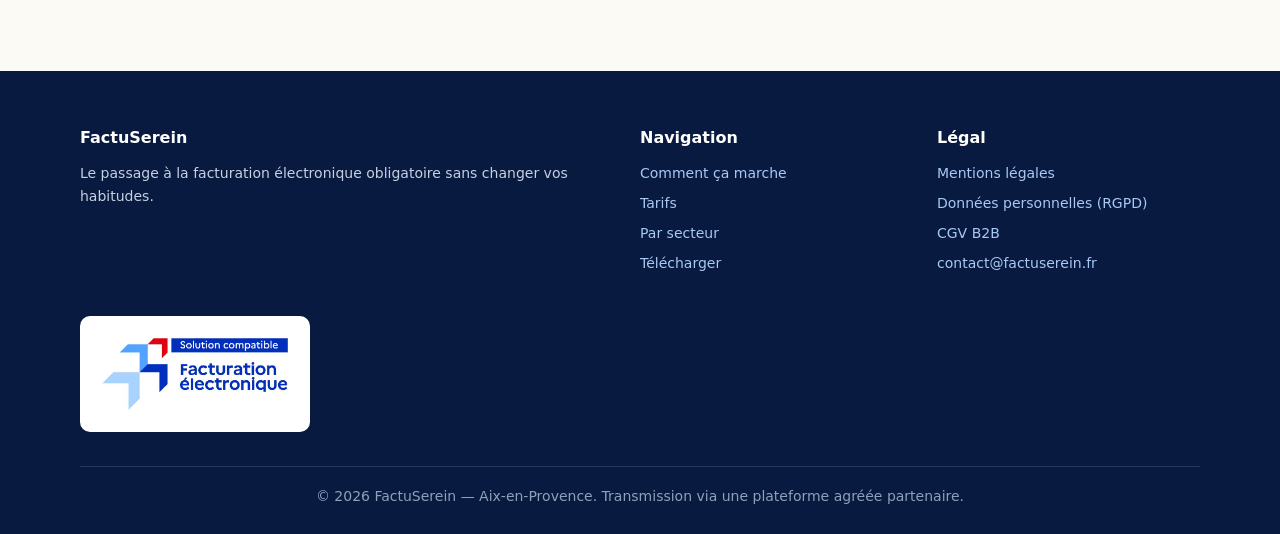
==== commit 99204ee9: "docs: explain optional payment e-reporting" ====
--- a/comment-ca-marche.html
+++ b/comment-ca-marche.html
@@ -93,6 +93,23 @@
       </ul>
     </div>
 
+    <h2 class="marge">Facturation électronique et e-reporting de paiement : deux parcours différents</h2>
+    <div class="grille grille-2">
+      <div class="carte">
+        <h3>Ce que FactuSerein fait aujourd'hui</h3>
+        <p>Pour le parcours B2B, vous déposez un PDF. Le service extrait et contrôle les données, prépare le format attendu, transmet la facture via la plateforme agréée configurée pour votre compte et synchronise les statuts.</p>
+        <p>Vous gardez votre logiciel métier et utilisez l'application en autonomie, sans rendez-vous.</p>
+      </div>
+      <div class="carte">
+        <h3>Une option de paiement ciblée</h3>
+        <p>L'e-reporting de paiement peut concerner certaines prestations de services et certains acomptes lorsque la TVA est exigible à l'encaissement. Ce n'est pas le suivi du statut d'une facture B2B et ce n'est pas une obligation pour toutes les entreprises.</p>
+        <p>L'option se règle explicitement dans l'application : vous saisissez une date et un montant, sans transmettre de coordonnées bancaires. Les ventes B2C, l'international et les situations non confirmées restent hors du périmètre V1.</p>
+      </div>
+    </div>
+    <div class="encart vert marge">
+      <strong>Activation facultative :</strong> un nouveau compte reste désactivé par défaut. Le parcours de facturation B2B fonctionne indépendamment ; l'e-reporting de paiement n'apparaît que si l'activité et le régime de TVA le justifient.
+    </div>
+
     <h2 class="marge">Le calendrier qui vous concerne</h2>
     <table class="marge">
       <thead>
@@ -128,6 +145,7 @@
       <a href="legal/cgv.html">CGV B2B</a>
       <a href="mailto:contact@factuserein.fr">contact@factuserein.fr</a>
     </div>
+    <img class="logo-officiel" src="assets/img/solution-compatible.png" alt="Logo Solution compatible — Facturation électronique" width="230" height="107" loading="lazy">
     <p class="mentions">© <span class="js-annee">2026</span> FactuSerein — Aix-en-Provence. Transmission via une plateforme agréée partenaire.</p>
   </div>
 </footer>
--- a/assets/css/style.css
+++ b/assets/css/style.css
@@ -101,6 +101,27 @@
 .app-preview { max-width: 920px; margin: 0 auto 42px; padding: 10px; border: 1px solid var(--line); border-radius: var(--radius-lg); background: var(--white); box-shadow: var(--shadow-lift); }
 .app-preview img { display: block; width: 100%; height: auto; border-radius: 20px; }
 .app-preview figcaption { padding: 12px 14px 4px; color: var(--muted); font-size: 13px; text-align: center; }
+.app-carousel-section { max-width: 1040px; margin: 92px auto 0; }
+.app-carousel-heading { display: flex; align-items: end; justify-content: space-between; gap: 28px; margin-bottom: 28px; }
+.app-carousel-heading h2 { margin-bottom: 12px; }
+.app-carousel-heading .sous-titre { margin-bottom: 0; }
+.eyebrow { margin-bottom: 8px; color: var(--green-700); font-size: 12px; font-weight: 900; letter-spacing: .1em; text-transform: uppercase; }
+.capture-badge { flex: 0 0 auto; padding: 8px 13px; border: 1px solid #b7dfc4; border-radius: 999px; background: var(--green-100); color: var(--green-700); font-size: 12px; font-weight: 800; white-space: nowrap; }
+.app-carousel { overflow: hidden; padding: 14px; border: 1px solid #d5e0ee; border-radius: var(--radius-lg); background: var(--navy-950); box-shadow: var(--shadow-lift); }
+.app-carousel-viewport { position: relative; min-width: 0; height: clamp(300px, 56vw, 720px); overflow: hidden; }
+.app-slide { position: absolute; inset: 0; display: none; grid-template-rows: minmax(0, 1fr) 50px; margin: 0; }
+.app-slide.is-active { display: block; animation: carousel-in .22s ease-out; }
+.app-slide.is-active { display: grid; }
+.app-slide img { display: block; width: 100%; height: 100%; min-height: 0; border-radius: 18px; background: #eef3fa; object-fit: contain; }
+.app-slide figcaption { display: flex; align-items: center; justify-content: center; height: 50px; overflow: hidden; padding: 8px; color: #dbe7fb; font-size: 14px; line-height: 1.3; text-align: center; }
+.app-slide figcaption strong { color: var(--white); }
+.app-carousel-controls { display: flex; align-items: center; justify-content: space-between; gap: 16px; padding: 16px 4px 2px; }
+.carousel-arrow { display: inline-flex; align-items: center; justify-content: center; width: 42px; height: 42px; min-height: 42px; padding: 0; border: 1px solid rgba(255,255,255,.2); border-radius: 50%; background: rgba(255,255,255,.1); color: var(--white); font-size: 20px; line-height: 1; }
+.carousel-arrow:hover { background: rgba(255,255,255,.2); }
+.carousel-dots { display: flex; align-items: center; justify-content: center; gap: 9px; flex-wrap: wrap; }
+.carousel-dot { width: 10px; height: 10px; min-height: 10px; padding: 0; border: 0; border-radius: 50%; background: #9bb1d0; cursor: pointer; }
+.carousel-dot.is-active { width: 28px; border-radius: 999px; background: var(--green-600); }
+@keyframes carousel-in { from { opacity: .55; transform: translateY(5px); } to { opacity: 1; transform: translateY(0); } }
 .grille { display: grid; gap: 22px; }
 .grille-3 { grid-template-columns: repeat(3, minmax(0, 1fr)); }
 .grille-2 { grid-template-columns: repeat(2, minmax(0, 1fr)); }
@@ -155,7 +176,7 @@
 .contact-card #c-statut { margin-top: 10px; color: var(--muted); font-size: 13px; text-align: center; }
 .download-layout { display: grid; grid-template-columns: minmax(0, .92fr) minmax(0, 1.08fr); align-items: center; gap: clamp(24px, 5vw, 56px); max-width: 1100px; margin: 0 auto; }
 .download-visual { width: 100%; max-width: 560px; height: auto; margin: 0 auto; border-radius: var(--radius-md); box-shadow: var(--shadow-soft); }
-.download-card { width: 100%; max-width: none; margin: 0; padding: clamp(32px, 6vw, 58px) clamp(22px, 6vw, 72px); border: 1px solid #cfe4d8; background: linear-gradient(145deg, #f4fbf6 0%, #edf5fc 100%); color: var(--ink); box-shadow: 0 18px 44px rgba(15, 37, 87, .1); }
+.download-card { width: 100%; max-width: none; margin: 0; padding: clamp(32px, 6vw, 58px) clamp(22px, 6vw, 72px); border: 1px solid #d5e0ee; background: var(--white); color: var(--ink); box-shadow: 0 18px 44px rgba(15, 37, 87, .1); }
 .download-card h2 { color: var(--navy-900); }
 .download-card > p { color: var(--muted); }
 .download-card .download-button { min-height: 54px; padding: 14px 30px; font-size: 18px; }
@@ -172,6 +193,7 @@
 .site-footer h4 { margin-bottom: 11px; color: var(--white); font-size: 16px; }
 .site-footer a { display: block; margin-bottom: 7px; color: #a9c8f4; text-decoration: none; }
 .site-footer a:hover { color: var(--white); text-decoration: underline; }
+.site-footer .logo-officiel { width: 230px; max-width: 100%; height: auto; align-self: center; padding: 8px; box-sizing: border-box; border-radius: 10px; background: #fff; }
 .site-footer .mentions { grid-column: 1 / -1; padding-top: 18px; border-top: 1px solid rgba(255,255,255,.13); color: #8ea0ba; text-align: center; }
 
 @media (max-width: 900px) {
@@ -181,6 +203,8 @@
   .hero-confiance { max-width: 680px; }
   .download-layout { grid-template-columns: 1fr; gap: 28px; }
   .download-visual { max-width: 560px; }
+  .app-carousel-heading { display: block; }
+  .capture-badge { display: inline-block; margin-top: 18px; }
   .grille-3, .grille-2 { grid-template-columns: 1fr; }
   .section { padding: 68px 0; }
   .site-footer .container { grid-template-columns: 1fr 1fr; }
@@ -199,6 +223,11 @@
   .illu-carte { width: calc(100% + 44px); height: 190px; margin: -22px -22px 22px; }
   .illu { height: 180px; }
   .download-visual { height: auto; }
+  .app-carousel-section { margin-top: 68px; }
+  .app-carousel { padding: 8px; border-radius: var(--radius-md); }
+  .app-carousel-viewport { height: clamp(270px, 70vw, 520px); }
+  .app-slide img { border-radius: 12px; }
+  .app-carousel-controls { padding-top: 12px; }
   .page-titre { padding: 46px 0 40px; }
   table { display: block; overflow-x: auto; white-space: normal; }
   th, td { min-width: 170px; padding: 12px 14px; }
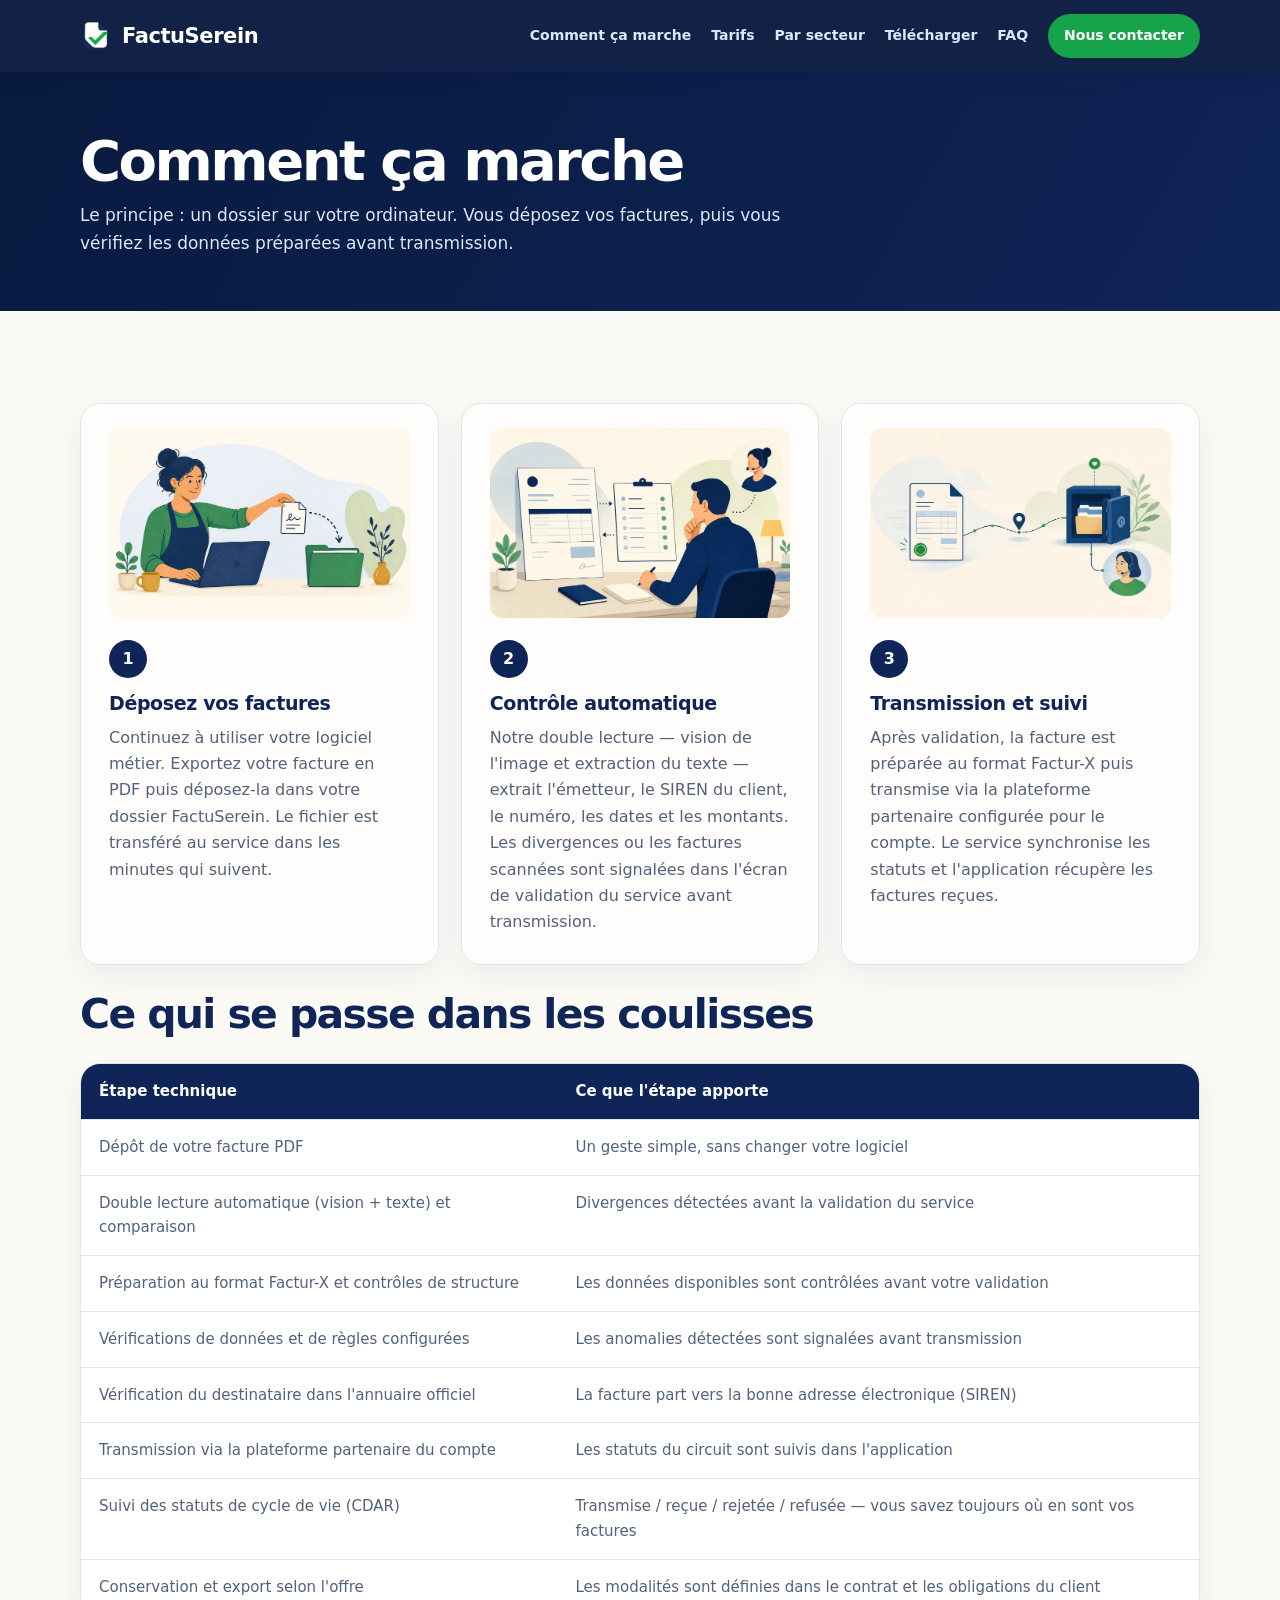
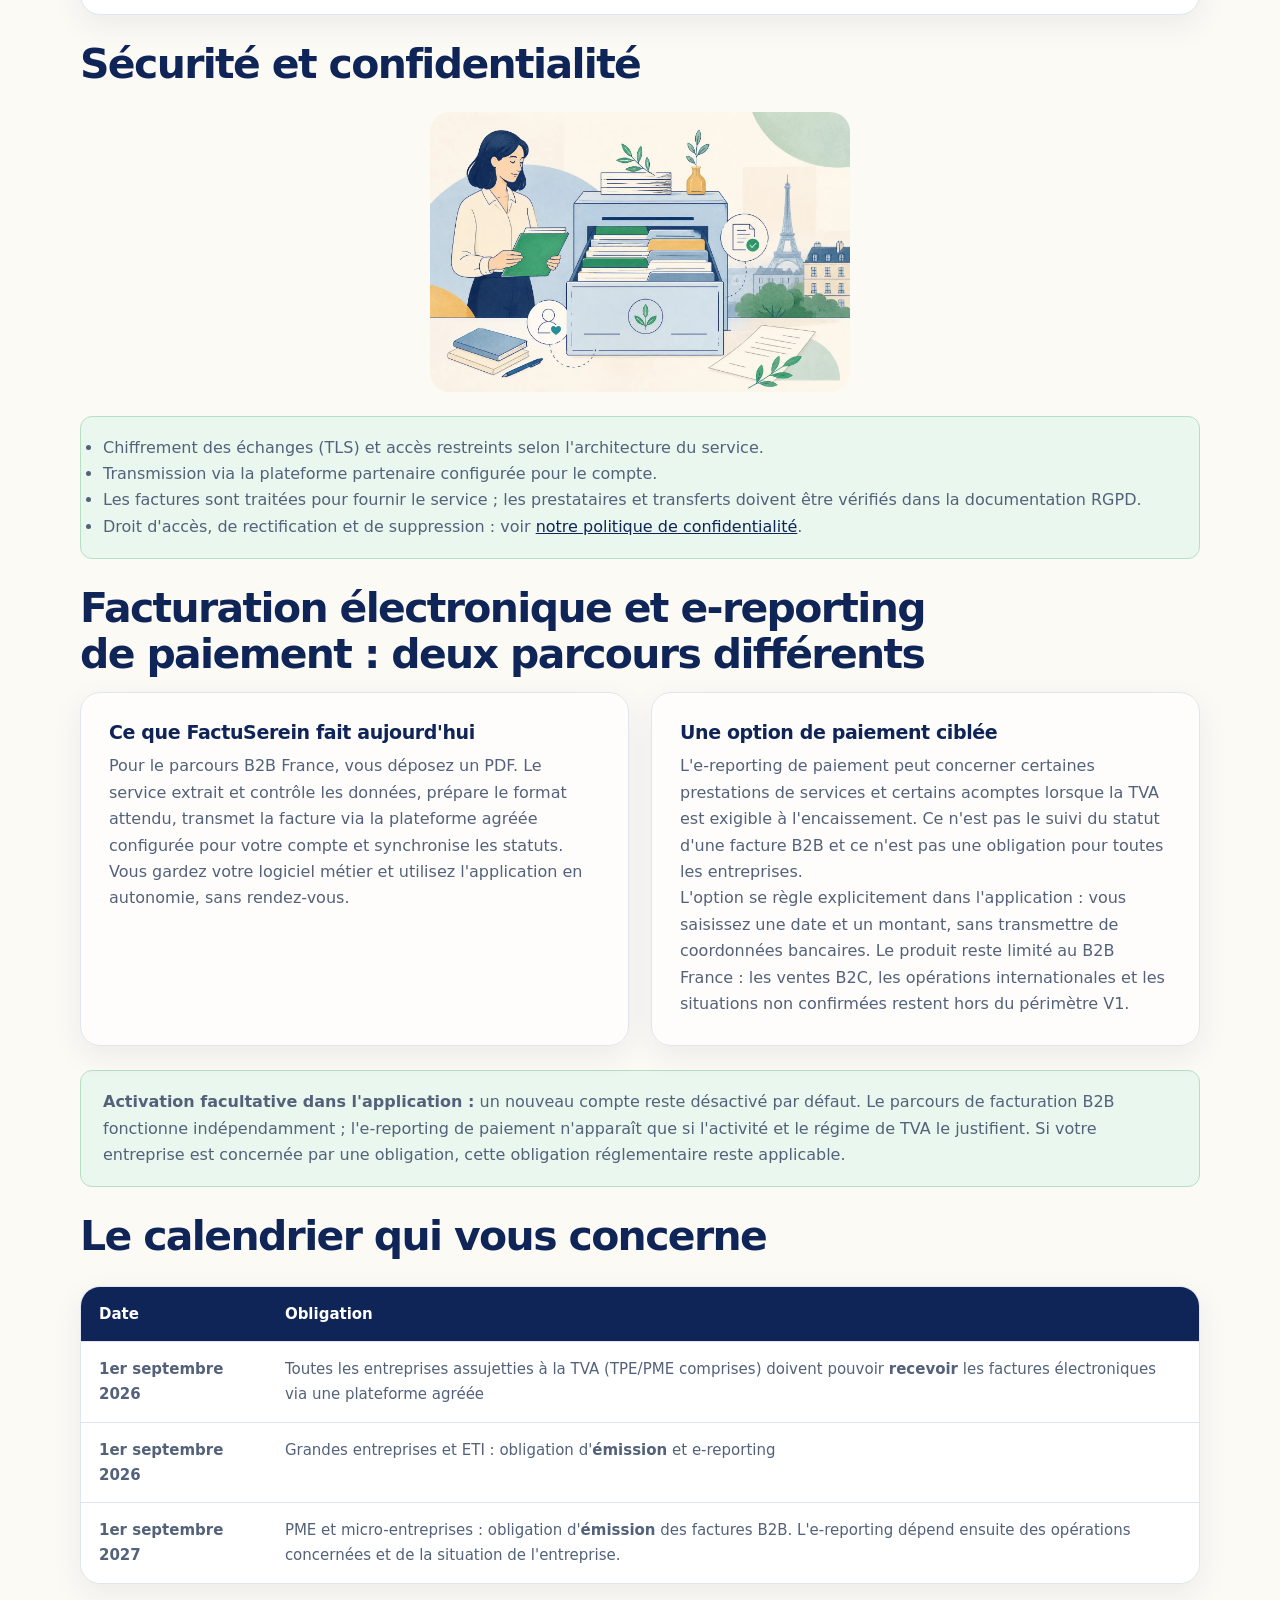
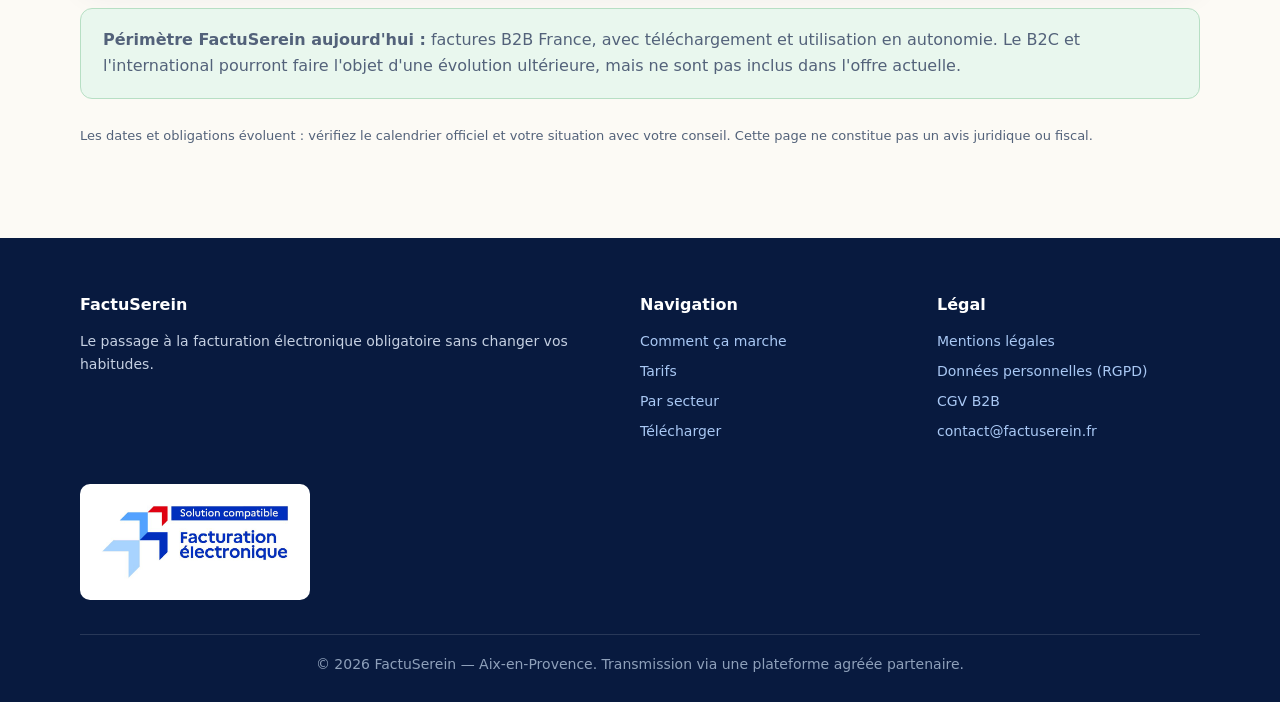
==== commit 34cb2cc1: "feat: refresh website screenshots and product messaging" ====
--- a/comment-ca-marche.html
+++ b/comment-ca-marche.html
@@ -97,17 +97,17 @@
     <div class="grille grille-2">
       <div class="carte">
         <h3>Ce que FactuSerein fait aujourd'hui</h3>
-        <p>Pour le parcours B2B, vous déposez un PDF. Le service extrait et contrôle les données, prépare le format attendu, transmet la facture via la plateforme agréée configurée pour votre compte et synchronise les statuts.</p>
+        <p>Pour le parcours B2B France, vous déposez un PDF. Le service extrait et contrôle les données, prépare le format attendu, transmet la facture via la plateforme agréée configurée pour votre compte et synchronise les statuts.</p>
         <p>Vous gardez votre logiciel métier et utilisez l'application en autonomie, sans rendez-vous.</p>
       </div>
       <div class="carte">
         <h3>Une option de paiement ciblée</h3>
         <p>L'e-reporting de paiement peut concerner certaines prestations de services et certains acomptes lorsque la TVA est exigible à l'encaissement. Ce n'est pas le suivi du statut d'une facture B2B et ce n'est pas une obligation pour toutes les entreprises.</p>
-        <p>L'option se règle explicitement dans l'application : vous saisissez une date et un montant, sans transmettre de coordonnées bancaires. Les ventes B2C, l'international et les situations non confirmées restent hors du périmètre V1.</p>
+        <p>L'option se règle explicitement dans l'application : vous saisissez une date et un montant, sans transmettre de coordonnées bancaires. Le produit reste limité au B2B France : les ventes B2C, les opérations internationales et les situations non confirmées restent hors du périmètre V1.</p>
       </div>
     </div>
     <div class="encart vert marge">
-      <strong>Activation facultative :</strong> un nouveau compte reste désactivé par défaut. Le parcours de facturation B2B fonctionne indépendamment ; l'e-reporting de paiement n'apparaît que si l'activité et le régime de TVA le justifient.
+      <strong>Activation facultative dans l'application :</strong> un nouveau compte reste désactivé par défaut. Le parcours de facturation B2B fonctionne indépendamment ; l'e-reporting de paiement n'apparaît que si l'activité et le régime de TVA le justifient. Si votre entreprise est concernée par une obligation, cette obligation réglementaire reste applicable.
     </div>
 
     <h2 class="marge">Le calendrier qui vous concerne</h2>
@@ -116,11 +116,14 @@
         <tr><th>Date</th><th>Obligation</th></tr>
       </thead>
       <tbody>
-        <tr><td><strong>1er septembre 2026</strong></td><td>Toutes les entreprises (TPE/PME comprises) doivent pouvoir <strong>recevoir</strong> les factures électroniques via une plateforme agréée</td></tr>
+        <tr><td><strong>1er septembre 2026</strong></td><td>Toutes les entreprises assujetties à la TVA (TPE/PME comprises) doivent pouvoir <strong>recevoir</strong> les factures électroniques via une plateforme agréée</td></tr>
         <tr><td><strong>1er septembre 2026</strong></td><td>Grandes entreprises et ETI : obligation d'<strong>émission</strong> et e-reporting</td></tr>
-        <tr><td><strong>1er septembre 2027</strong></td><td>PME et micro-entreprises : obligation d'<strong>émission</strong> des factures B2B et e-reporting (ventes aux particuliers, international)</td></tr>
+        <tr><td><strong>1er septembre 2027</strong></td><td>PME et micro-entreprises : obligation d'<strong>émission</strong> des factures B2B. L'e-reporting dépend ensuite des opérations concernées et de la situation de l'entreprise.</td></tr>
       </tbody>
     </table>
+    <div class="encart vert marge">
+      <strong>Périmètre FactuSerein aujourd'hui :</strong> factures B2B France, avec téléchargement et utilisation en autonomie. Le B2C et l'international pourront faire l'objet d'une évolution ultérieure, mais ne sont pas inclus dans l'offre actuelle.
+    </div>
     <p class="entretien marge">Les dates et obligations évoluent : vérifiez le calendrier officiel et votre situation avec votre conseil. Cette page ne constitue pas un avis juridique ou fiscal.</p>
   </div>
 </section>
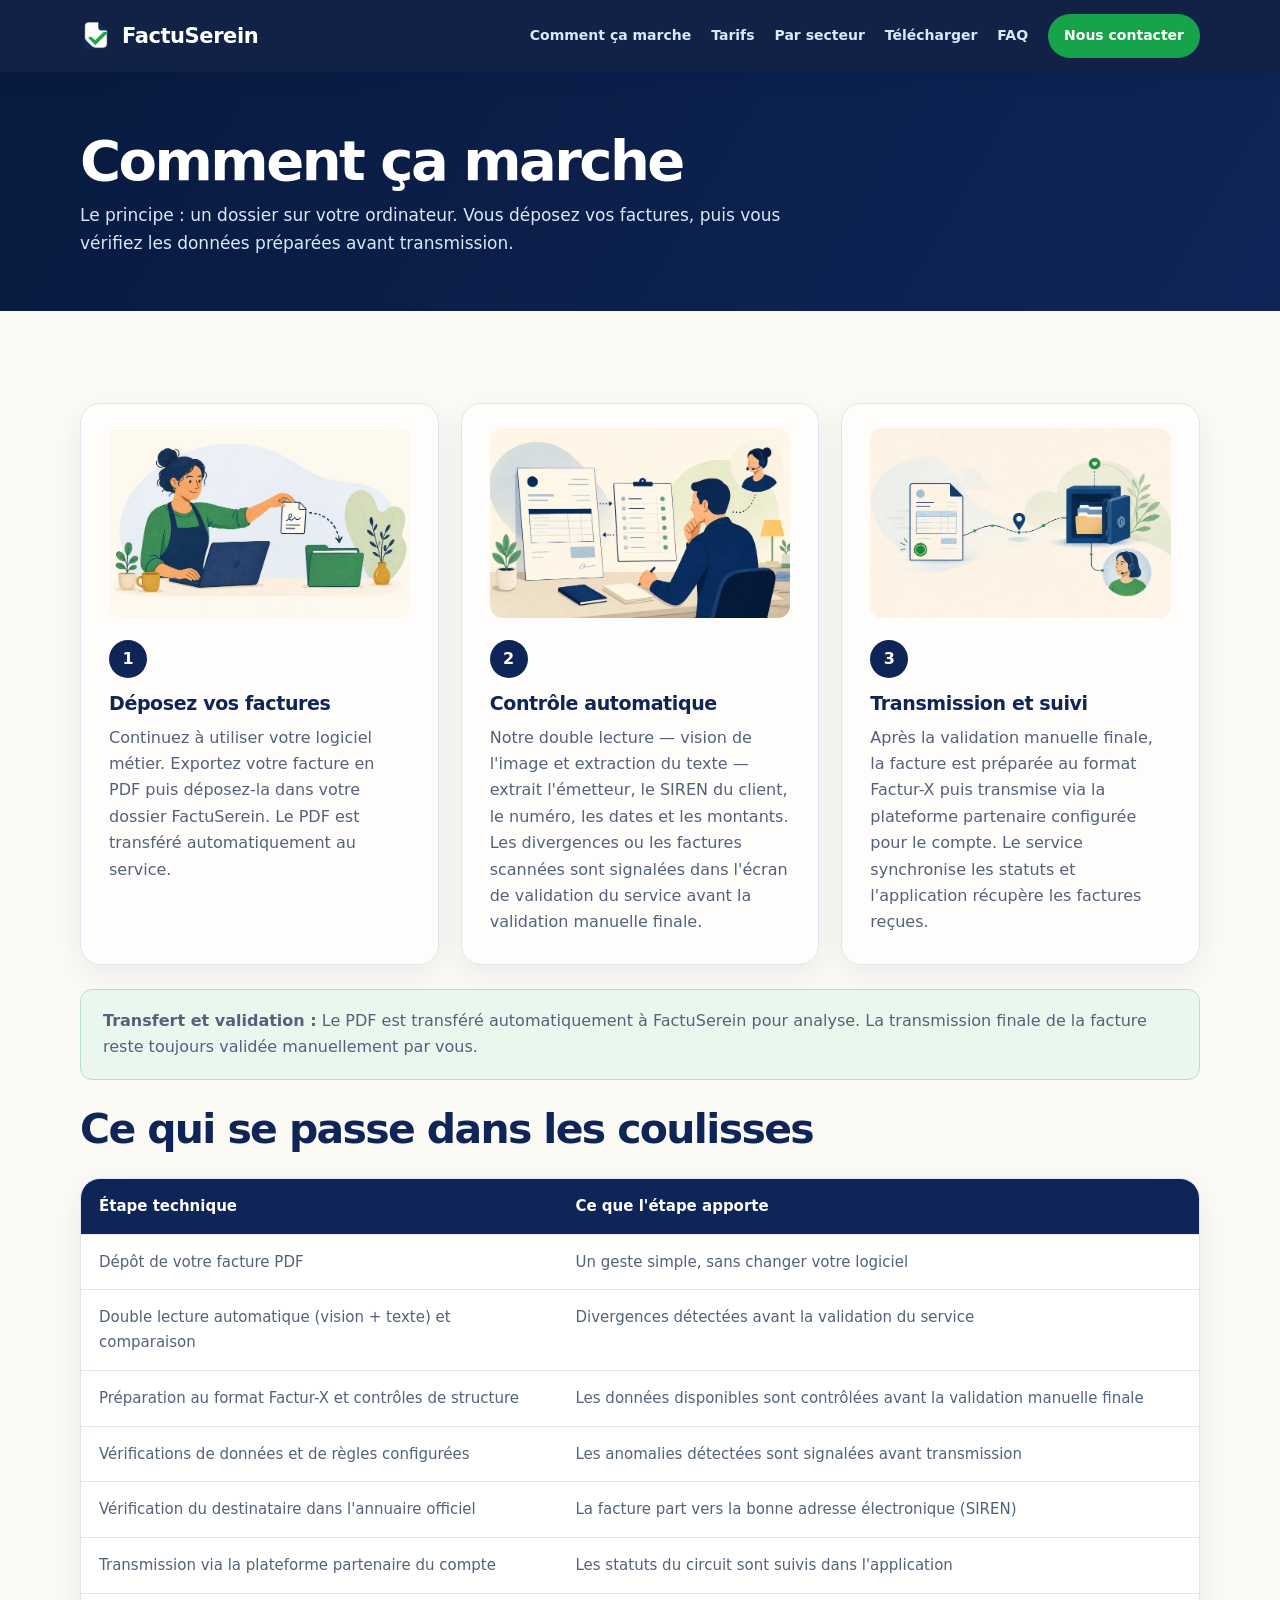
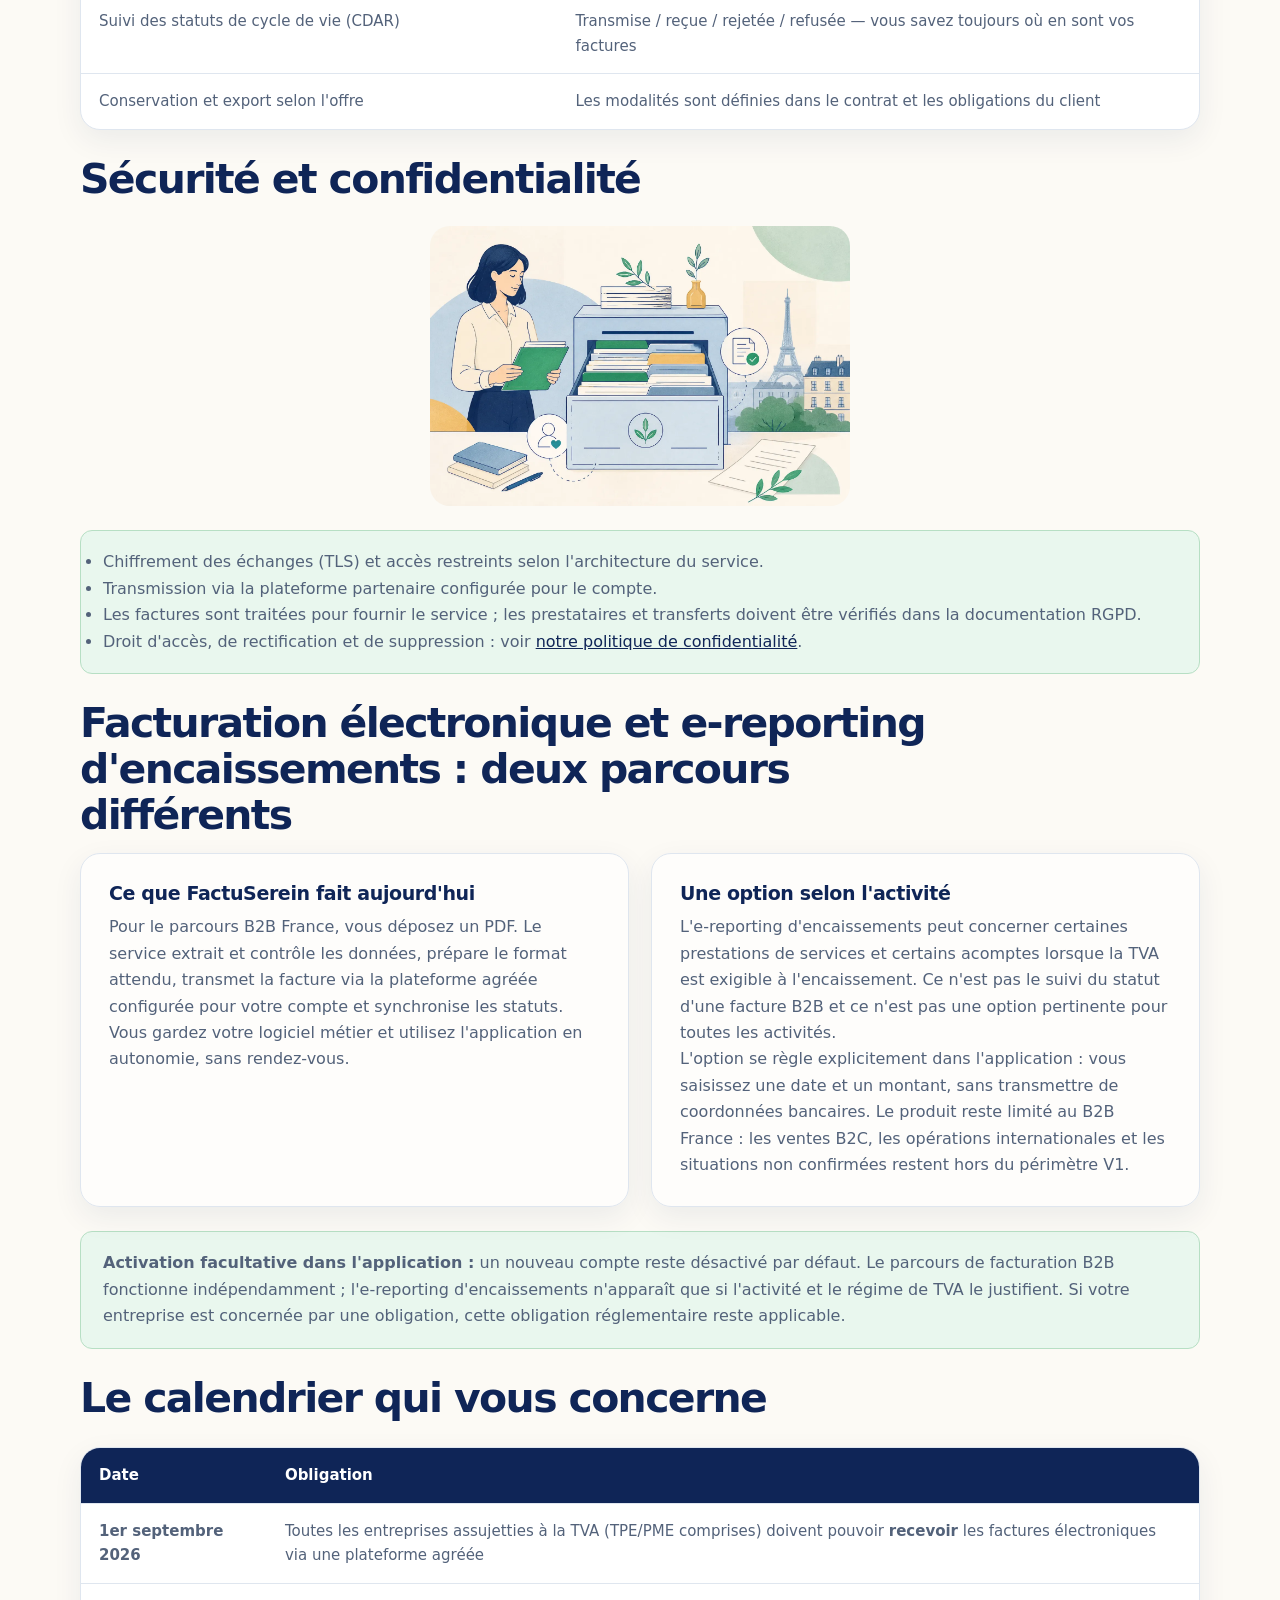
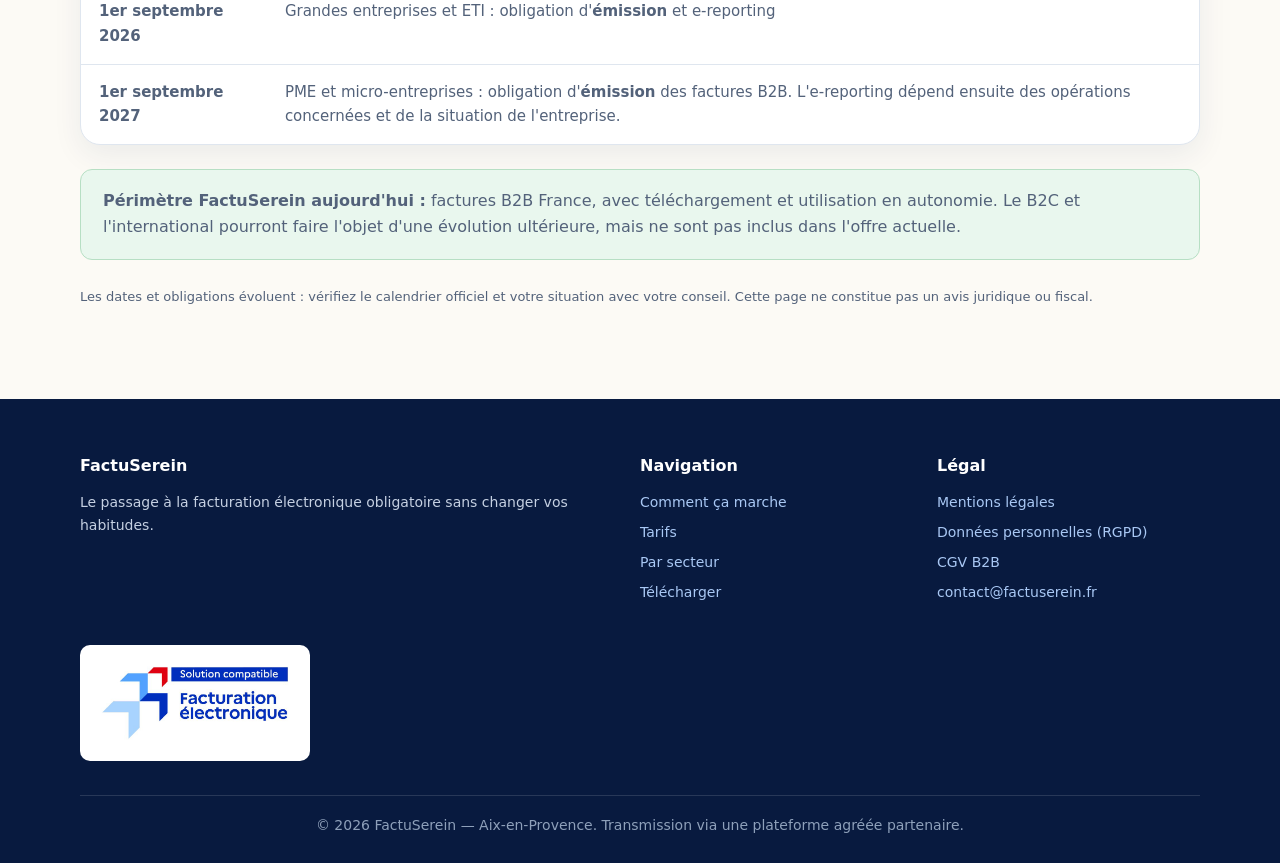
==== commit d1aae21e: "feat: clarify supported invoice documents" ====
--- a/comment-ca-marche.html
+++ b/comment-ca-marche.html
@@ -49,20 +49,23 @@
         <img class="illu" src="assets/img/etape1-premium.webp" alt="Déposez vos factures" width="800" height="546" loading="lazy">
         <div class="num">1</div>
         <h3>Déposez vos factures</h3>
-        <p>Continuez à utiliser votre logiciel métier. Exportez votre facture en PDF puis déposez-la dans votre dossier FactuSerein. Le fichier est transféré au service dans les minutes qui suivent.</p>
+        <p>Continuez à utiliser votre logiciel métier. Exportez votre facture en PDF puis déposez-la dans votre dossier FactuSerein. Le PDF est transféré automatiquement au service.</p>
       </div>
       <div class="carte">
         <img class="illu" src="assets/img/etape2-premium.webp" alt="Vérifiez vos champs extraits" width="700" height="524" loading="lazy">
         <div class="num">2</div>
         <h3>Contrôle automatique</h3>
-        <p>Notre double lecture — vision de l'image et extraction du texte — extrait l'émetteur, le SIREN du client, le numéro, les dates et les montants. Les divergences ou les factures scannées sont signalées dans l'écran de validation du service avant transmission.</p>
+        <p>Notre double lecture — vision de l'image et extraction du texte — extrait l'émetteur, le SIREN du client, le numéro, les dates et les montants. Les divergences ou les factures scannées sont signalées dans l'écran de validation du service avant la validation manuelle finale.</p>
       </div>
       <div class="carte">
         <img class="illu" src="assets/img/etape3-premium.webp" alt="Votre facture est envoyée, conforme et suivie" width="700" height="546" loading="lazy">
         <div class="num">3</div>
         <h3>Transmission et suivi</h3>
-        <p>Après validation, la facture est préparée au format Factur-X puis transmise via la plateforme partenaire configurée pour le compte. Le service synchronise les statuts et l'application récupère les factures reçues.</p>
+        <p>Après la validation manuelle finale, la facture est préparée au format Factur-X puis transmise via la plateforme partenaire configurée pour le compte. Le service synchronise les statuts et l'application récupère les factures reçues.</p>
       </div>
+    </div>
+    <div class="encart vert marge">
+      <strong>Transfert et validation :</strong> Le PDF est transféré automatiquement à FactuSerein pour analyse. La transmission finale de la facture reste toujours validée manuellement par vous.
     </div>
 
     <h2 class="marge">Ce qui se passe dans les coulisses</h2>
@@ -73,7 +76,7 @@
       <tbody>
         <tr><td>Dépôt de votre facture PDF</td><td>Un geste simple, sans changer votre logiciel</td></tr>
         <tr><td>Double lecture automatique (vision + texte) et comparaison</td><td>Divergences détectées avant la validation du service</td></tr>
-        <tr><td>Préparation au format Factur-X et contrôles de structure</td><td>Les données disponibles sont contrôlées avant votre validation</td></tr>
+        <tr><td>Préparation au format Factur-X et contrôles de structure</td><td>Les données disponibles sont contrôlées avant la validation manuelle finale</td></tr>
         <tr><td>Vérifications de données et de règles configurées</td><td>Les anomalies détectées sont signalées avant transmission</td></tr>
         <tr><td>Vérification du destinataire dans l'annuaire officiel</td><td>La facture part vers la bonne adresse électronique (SIREN)</td></tr>
         <tr><td>Transmission via la plateforme partenaire du compte</td><td>Les statuts du circuit sont suivis dans l'application</td></tr>
@@ -93,7 +96,7 @@
       </ul>
     </div>
 
-    <h2 class="marge">Facturation électronique et e-reporting de paiement : deux parcours différents</h2>
+    <h2 class="marge">Facturation électronique et e-reporting d'encaissements : deux parcours différents</h2>
     <div class="grille grille-2">
       <div class="carte">
         <h3>Ce que FactuSerein fait aujourd'hui</h3>
@@ -101,13 +104,13 @@
         <p>Vous gardez votre logiciel métier et utilisez l'application en autonomie, sans rendez-vous.</p>
       </div>
       <div class="carte">
-        <h3>Une option de paiement ciblée</h3>
-        <p>L'e-reporting de paiement peut concerner certaines prestations de services et certains acomptes lorsque la TVA est exigible à l'encaissement. Ce n'est pas le suivi du statut d'une facture B2B et ce n'est pas une obligation pour toutes les entreprises.</p>
+        <h3>Une option selon l'activité</h3>
+        <p>L'e-reporting d'encaissements peut concerner certaines prestations de services et certains acomptes lorsque la TVA est exigible à l'encaissement. Ce n'est pas le suivi du statut d'une facture B2B et ce n'est pas une option pertinente pour toutes les activités.</p>
         <p>L'option se règle explicitement dans l'application : vous saisissez une date et un montant, sans transmettre de coordonnées bancaires. Le produit reste limité au B2B France : les ventes B2C, les opérations internationales et les situations non confirmées restent hors du périmètre V1.</p>
       </div>
     </div>
     <div class="encart vert marge">
-      <strong>Activation facultative dans l'application :</strong> un nouveau compte reste désactivé par défaut. Le parcours de facturation B2B fonctionne indépendamment ; l'e-reporting de paiement n'apparaît que si l'activité et le régime de TVA le justifient. Si votre entreprise est concernée par une obligation, cette obligation réglementaire reste applicable.
+      <strong>Activation facultative dans l'application :</strong> un nouveau compte reste désactivé par défaut. Le parcours de facturation B2B fonctionne indépendamment ; l'e-reporting d'encaissements n'apparaît que si l'activité et le régime de TVA le justifient. Si votre entreprise est concernée par une obligation, cette obligation réglementaire reste applicable.
     </div>
 
     <h2 class="marge">Le calendrier qui vous concerne</h2>
--- a/assets/css/style.css
+++ b/assets/css/style.css
@@ -115,9 +115,13 @@
 .app-slide img { display: block; width: 100%; height: 100%; min-height: 0; border-radius: 18px; background: #eef3fa; object-fit: contain; }
 .app-slide figcaption { display: flex; align-items: center; justify-content: center; height: 50px; overflow: hidden; padding: 8px; color: #dbe7fb; font-size: 14px; line-height: 1.3; text-align: center; }
 .app-slide figcaption strong { color: var(--white); }
-.app-carousel-controls { display: flex; align-items: center; justify-content: space-between; gap: 16px; padding: 16px 4px 2px; }
-.carousel-arrow { display: inline-flex; align-items: center; justify-content: center; width: 42px; height: 42px; min-height: 42px; padding: 0; border: 1px solid rgba(255,255,255,.2); border-radius: 50%; background: rgba(255,255,255,.1); color: var(--white); font-size: 20px; line-height: 1; }
-.carousel-arrow:hover { background: rgba(255,255,255,.2); }
+.app-carousel-controls { display: grid; grid-template-columns: minmax(124px, 1fr) auto minmax(124px, 1fr); align-items: center; gap: 20px; padding: 18px 8px 4px; }
+.carousel-arrow { display: inline-flex; align-items: center; justify-content: center; justify-self: start; gap: 8px; min-width: 124px; height: 46px; min-height: 46px; padding: 0 15px; border: 1px solid rgba(255,255,255,.24); border-radius: 14px; background: rgba(255,255,255,.11); color: var(--white); cursor: pointer; font: inherit; font-size: 13px; font-weight: 800; line-height: 1; transition: transform .18s ease, background .18s ease, border-color .18s ease, box-shadow .18s ease, color .18s ease; }
+.carousel-arrow[data-carousel-next] { justify-self: end; }
+.carousel-arrow svg { width: 19px; height: 19px; flex: 0 0 auto; fill: none; stroke: currentColor; stroke-linecap: round; stroke-linejoin: round; stroke-width: 2.4; }
+.carousel-arrow:hover { border-color: rgba(255,255,255,.75); background: var(--white); color: var(--navy-900); box-shadow: 0 8px 18px rgba(0,0,0,.18); transform: translateY(-1px); }
+.carousel-arrow:active { transform: translateY(0); box-shadow: none; }
+.carousel-arrow:focus-visible { outline-color: #f0b94a; outline-offset: 4px; }
 .carousel-dots { display: flex; align-items: center; justify-content: center; gap: 9px; flex-wrap: wrap; }
 .carousel-dot { width: 10px; height: 10px; min-height: 10px; padding: 0; border: 0; border-radius: 50%; background: #9bb1d0; cursor: pointer; }
 .carousel-dot.is-active { width: 28px; border-radius: 999px; background: var(--green-600); }
@@ -227,7 +231,9 @@
   .app-carousel { padding: 8px; border-radius: var(--radius-md); }
   .app-carousel-viewport { height: clamp(270px, 70vw, 520px); }
   .app-slide img { border-radius: 12px; }
-  .app-carousel-controls { padding-top: 12px; }
+  .app-carousel-controls { grid-template-columns: 48px minmax(0, 1fr) 48px; gap: 10px; padding: 14px 2px 2px; }
+  .carousel-arrow { width: 46px; min-width: 46px; padding: 0; border-radius: 13px; }
+  .carousel-arrow-label { position: absolute; width: 1px; height: 1px; padding: 0; margin: -1px; overflow: hidden; clip: rect(0, 0, 0, 0); white-space: nowrap; border: 0; }
   .page-titre { padding: 46px 0 40px; }
   table { display: block; overflow-x: auto; white-space: normal; }
   th, td { min-width: 170px; padding: 12px 14px; }
